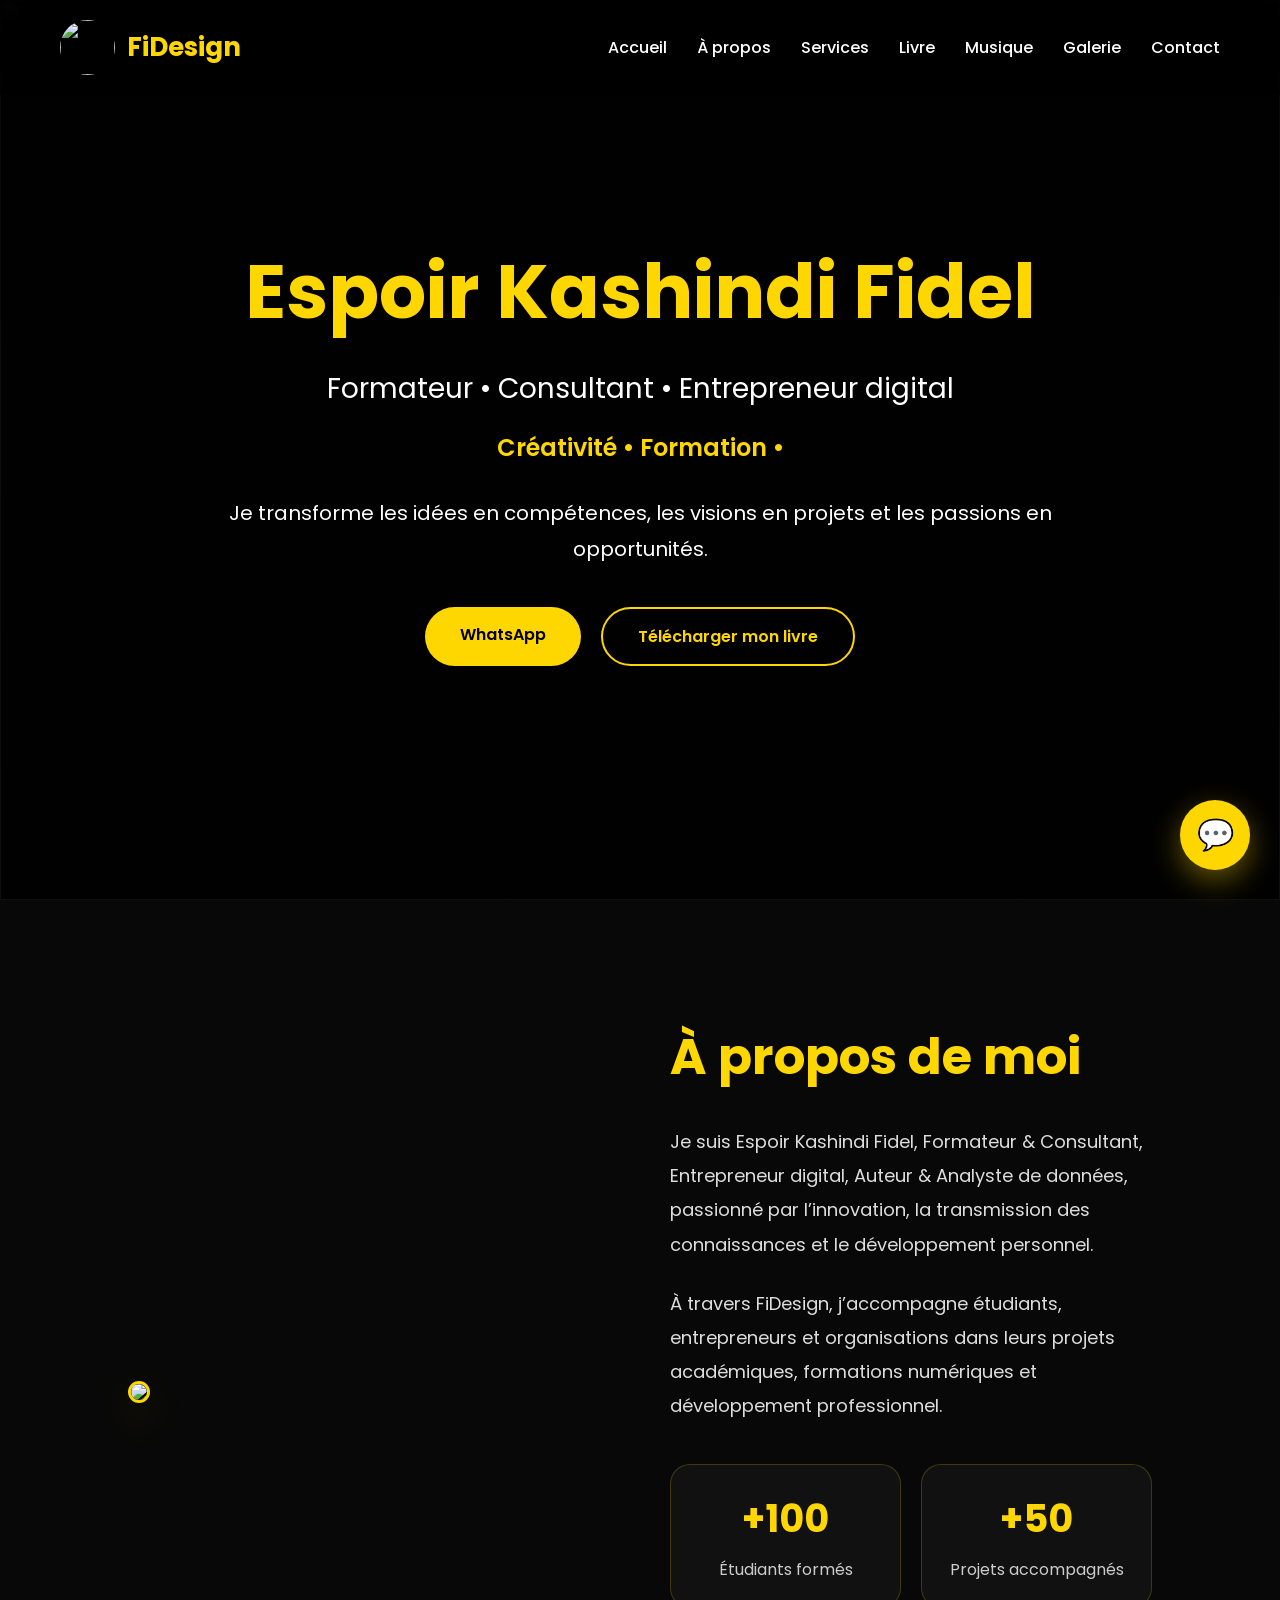
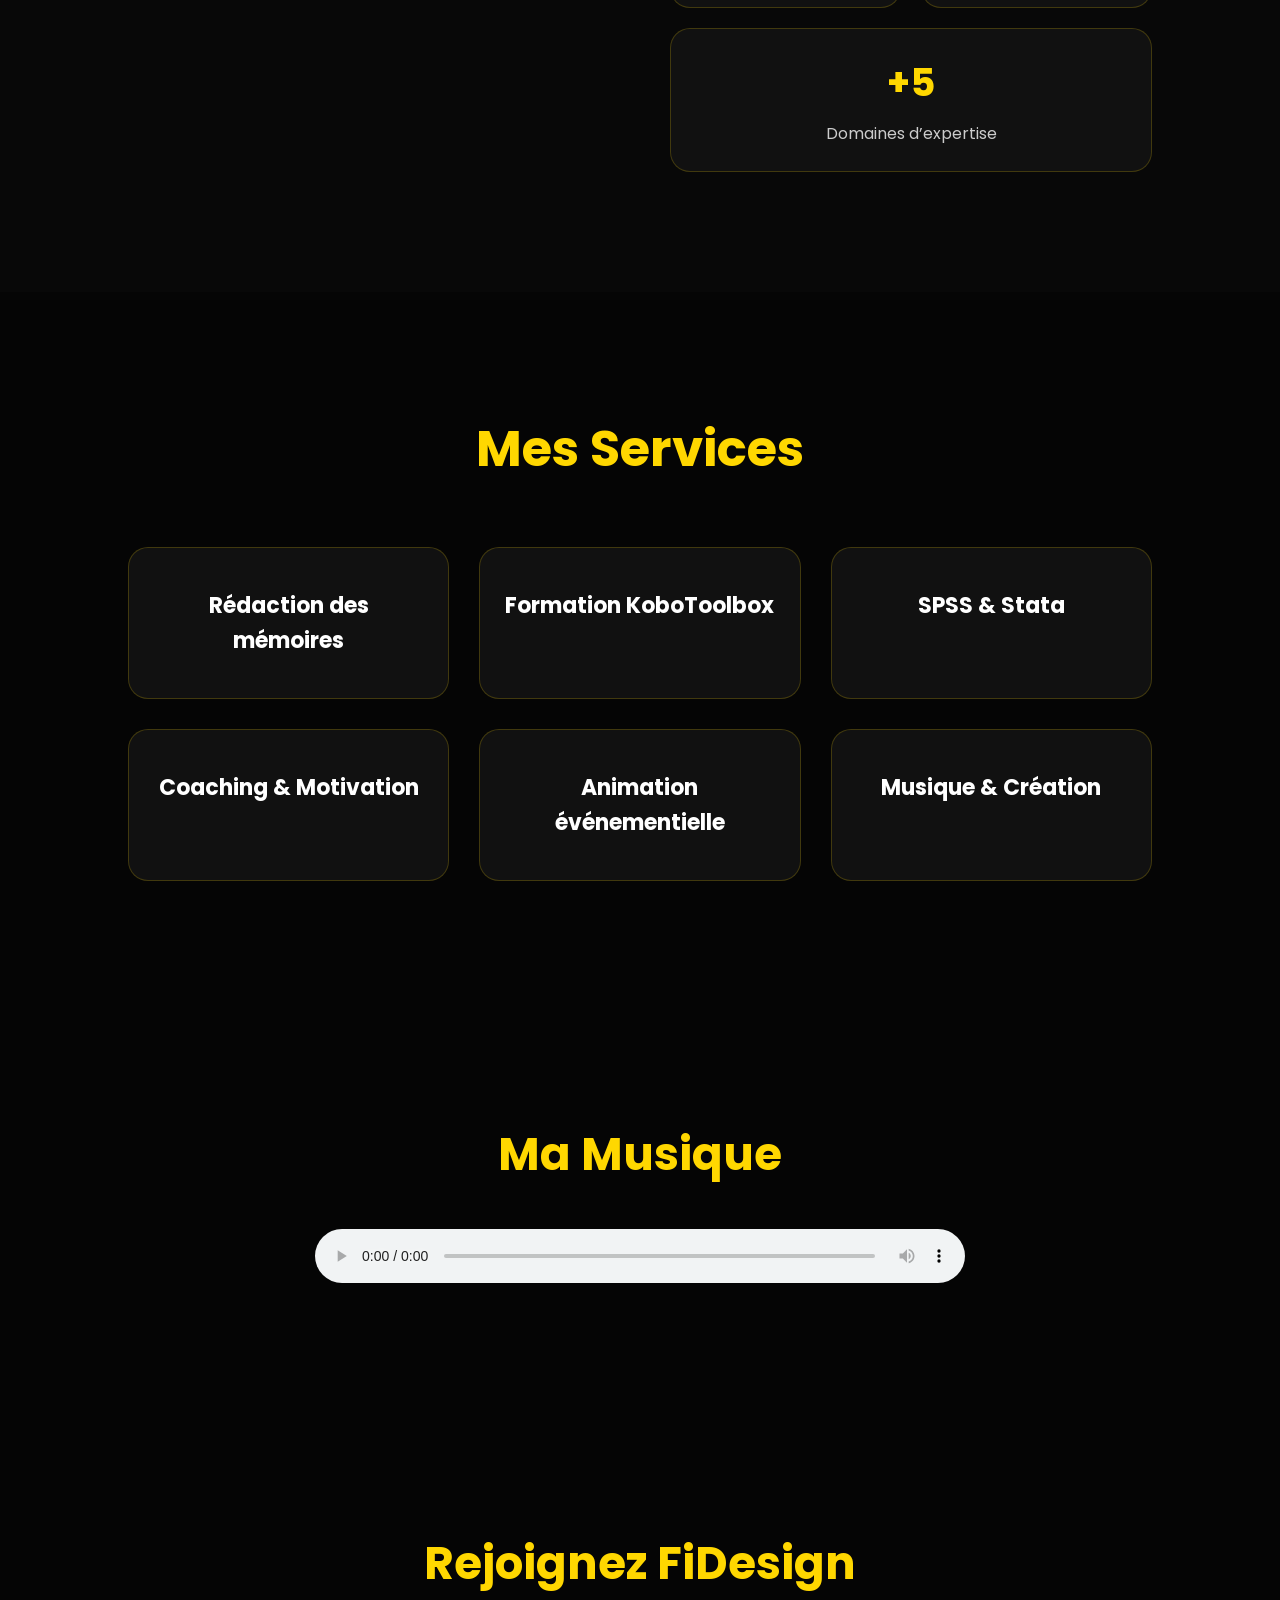
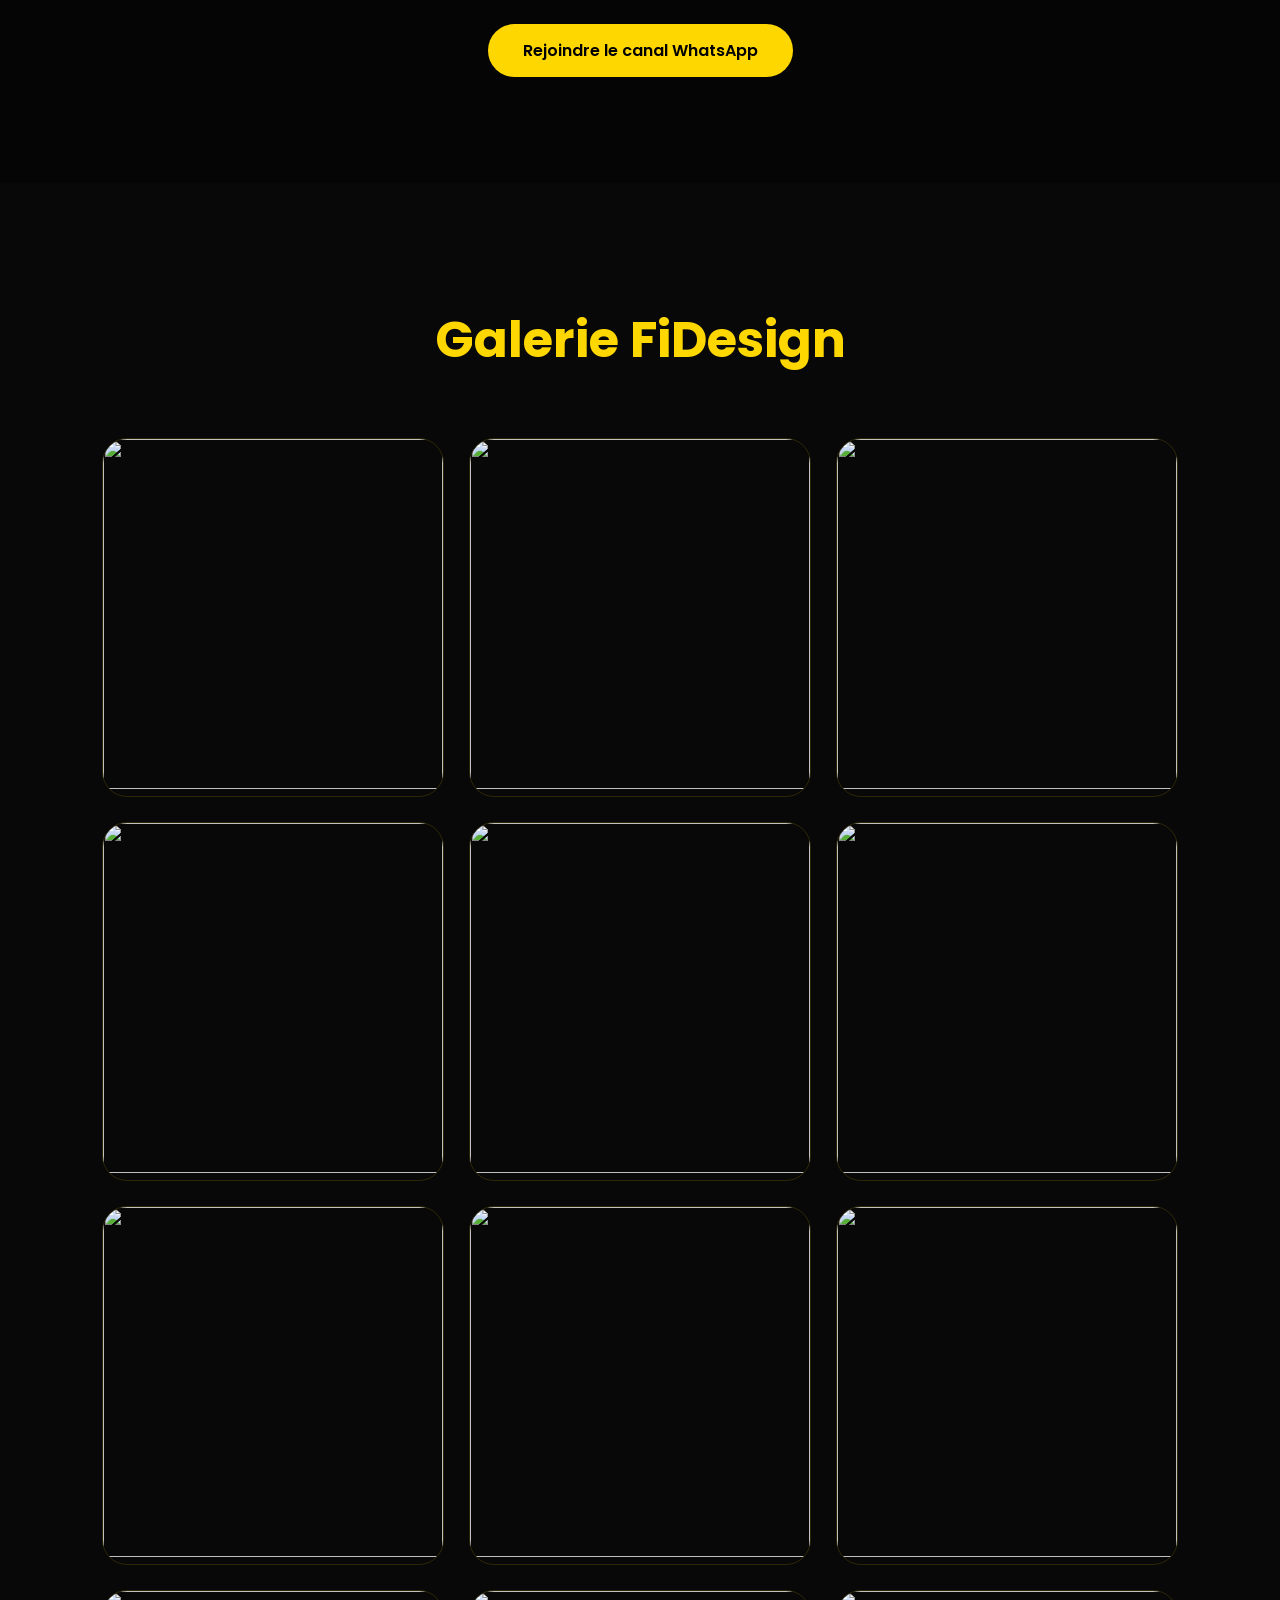
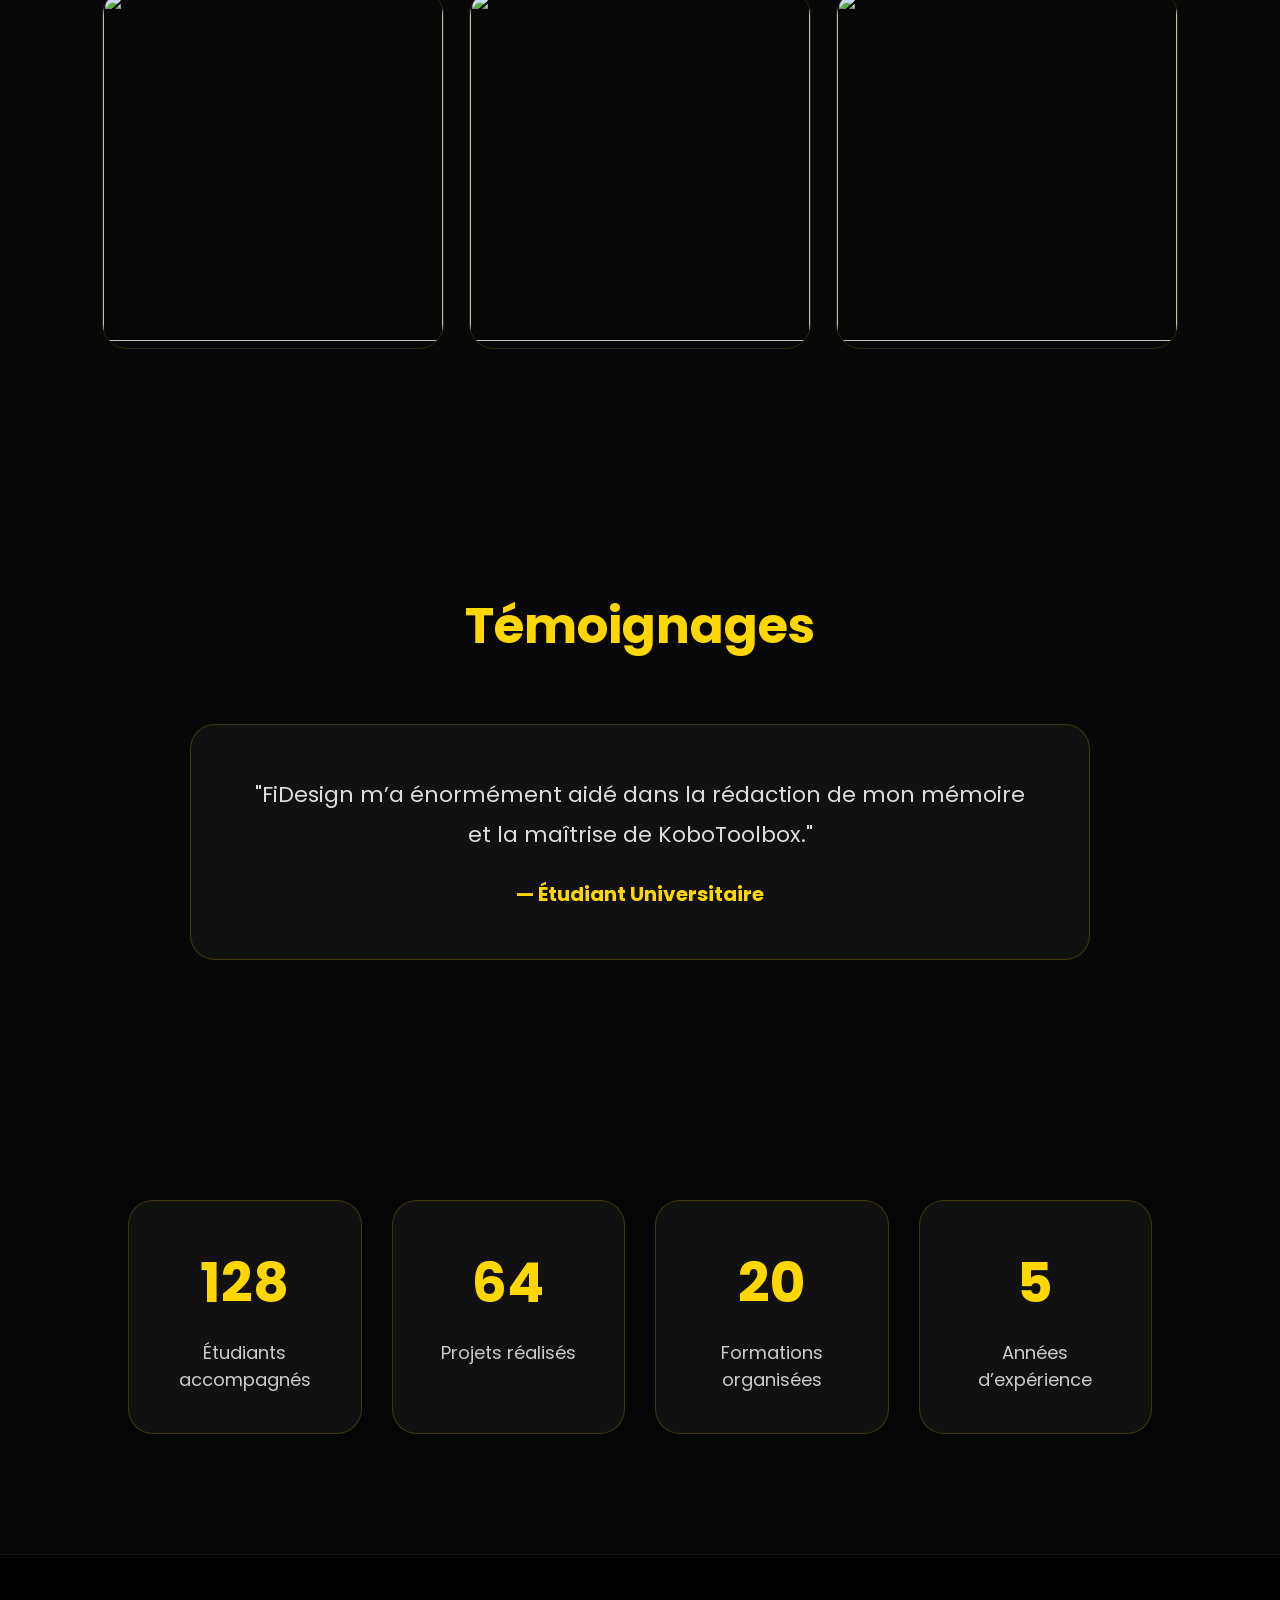
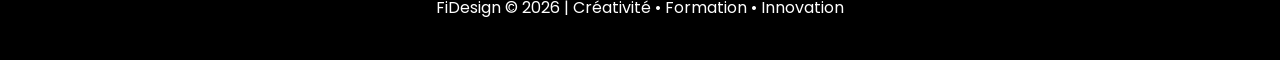
==== index.html @ 127d1c3f "Add files via upload" ====
<!DOCTYPE html>
<html lang="fr">

<head>

    <meta charset="UTF-8">
    <meta name="viewport" content="width=device-width, initial-scale=1.0">

    <title>FiDesign Premium</title>

    <link rel="stylesheet" href="css/style.css">

    <link href="https://fonts.googleapis.com/css2?family=Poppins:wght@300;400;500;700&display=swap" rel="stylesheet">

</head>

<body>

<!-- NAVBAR -->

<header class="navbar">

    <div class="logo">

        <img src="assets/images/LOGO-FiDesign.jpg">

        <span>FiDesign</span>

    </div>

    

<div class="menu-toggle" id="menu-toggle">
    ☰
</div>


<nav id="nav-menu">

        <ul>

            <li><a href="#">Accueil</a></li>
            <li><a href="#">À propos</a></li>
            <li><a href="#">Services</a></li>
            <li><a href="#">Livre</a></li>
            <li><a href="#">Musique</a></li>
            <li><a href="#">Galerie</a></li>
            <li><a href="#">Contact</a></li>

        </ul>

    </nav>

</header>



<!-- HERO -->

<section class="hero">

    <img class="hero-image"
    src="assets/images/PHOTO FIDEL1.png">

    <div class="overlay"></div>

    <div class="hero-content">

        <h1>Espoir Kashindi Fidel</h1>

        <h2>
            Formateur • Consultant • Entrepreneur digital
        </h2>

        <div class="typing-container">

            <span id="typing"></span>

        </div>

        <p>

            Je transforme les idées en compétences,
            les visions en projets et les passions en opportunités.

        </p>

        <div class="buttons">

            <a href="https://wa.me/243902551063"
            target="_blank"
            class="btn gold">

            WhatsApp

            </a>

            <a href="assets/books/Nous sommes ce que Dieu veut que nous soyons.pdf"
            target="_blank"
            class="btn dark">

            Télécharger mon livre

            </a>

        </div>

    </div>

</section>



<!-- ABOUT -->

<section class="about">

    <div class="about-container">

        <div class="about-image">

            <img src="assets/images/PHOTO FIDEL1.png">

        </div>

        <div class="about-content">

            <h2>À propos de moi</h2>

            <p>

                Je suis Espoir Kashindi Fidel,
                Formateur & Consultant,
                Entrepreneur digital,
                Auteur & Analyste de données,
                passionné par l’innovation,
                la transmission des connaissances
                et le développement personnel.

            </p>

            <p>

                À travers FiDesign,
                j’accompagne étudiants,
                entrepreneurs et organisations
                dans leurs projets académiques,
                formations numériques et développement professionnel.

            </p>

            <div class="stats">

                <div class="stat-box">

                    <h3>+100</h3>
                    <span>Étudiants formés</span>

                </div>

                <div class="stat-box">

                    <h3>+50</h3>
                    <span>Projets accompagnés</span>

                </div>

                <div class="stat-box">

                    <h3>+5</h3>
                    <span>Domaines d’expertise</span>

                </div>

            </div>

        </div>

    </div>

</section>



<!-- SERVICES -->

<section class="services">

    <h2>Mes Services</h2>

    <div class="service-grid">

        <div class="card">
            <h3>Rédaction des mémoires</h3>
        </div>

        <div class="card">
            <h3>Formation KoboToolbox</h3>
        </div>

        <div class="card">
            <h3>SPSS & Stata</h3>
        </div>

        <div class="card">
            <h3>Coaching & Motivation</h3>
        </div>

        <div class="card">
            <h3>Animation événementielle</h3>
        </div>

        <div class="card">
            <h3>Musique & Création</h3>
        </div>

    </div>

</section>



<!-- MUSIQUE -->

<section class="music">

    <h2>Ma Musique</h2>

    <audio controls>

        <source src="assets/music/Espoir Fidel-Héritage.aac">

    </audio>

</section>



<!-- WHATSAPP -->

<section class="whatsapp">

    <h2>Rejoignez FiDesign</h2>

    <a href="https://whatsapp.com/channel/0029Vb5NaHP6WaKrKnTrcW3Y"
    target="_blank"
    class="btn gold">

    Rejoindre le canal WhatsApp

    </a>

</section>





<!-- GALLERY -->

<section class="gallery">

    <h2>Galerie FiDesign</h2>

    <div class="gallery-grid">

        <div class="gallery-item">
            <img src="assets/images/PHOTO FIDEL1.png">
        </div>

        <div class="gallery-item">
            <img src="assets/images/PHOTO FIDEL2.png">
        </div>

        <div class="gallery-item">
            <img src="assets/images/PHOTO FIDEL3.png">
        </div>

        <div class="gallery-item">
            <img src="assets/images/DSC_0165.JPG">
        </div>

        <div class="gallery-item">
            <img src="assets/images/DSC_0167.JPG">
        </div>

        <div class="gallery-item">
            <img src="assets/images/DSC_0170.JPG">
        </div>

        <div class="gallery-item">
            <img src="assets/images/IMG_7310.jpeg">
        </div>

        <div class="gallery-item">
            <img src="assets/images/IMG_7306 (1).jpeg">
        </div>

        <div class="gallery-item">
            <img src="assets/images/IMG_20240703_140032.jpg">
        </div>

        <div class="gallery-item">
            <img src="assets/images/WhatsApp Image 2026-05-15 at 15.58.20.jpeg">
        </div>

        <div class="gallery-item">
            <img src="assets/images/PicsArt_12-06-07.06.16.jpg">
        </div>

        <div class="gallery-item">
            <img src="assets/images/Generated Image October 04, 2025 - 10_39AM.png">
        </div>

    </div>

</section>




<!-- TESTIMONIALS -->

<section class="testimonials">

    <h2>Témoignages</h2>

    <div class="testimonial-slider">

        <div class="testimonial active">

            <p>

                "FiDesign m’a énormément aidé dans
                la rédaction de mon mémoire et la
                maîtrise de KoboToolbox."

            </p>

            <h4>— Étudiant Universitaire</h4>

        </div>

        <div class="testimonial">

            <p>

                "Les formations SPSS et Stata sont
                très professionnelles et faciles
                à comprendre."

            </p>

            <h4>— Chercheur</h4>

        </div>

        <div class="testimonial">

            <p>

                "Excellent animateur et très bon
                motivateur. Merci FiDesign."

            </p>

            <h4>— Participant</h4>

        </div>

    </div>

</section>



<!-- COUNTERS -->

<section class="counters">

    <div class="counter-box">

        <h3 class="counter" data-target="150">0</h3>
        <span>Étudiants accompagnés</span>

    </div>

    <div class="counter-box">

        <h3 class="counter" data-target="80">0</h3>
        <span>Projets réalisés</span>

    </div>

    <div class="counter-box">

        <h3 class="counter" data-target="20">0</h3>
        <span>Formations organisées</span>

    </div>

    <div class="counter-box">

        <h3 class="counter" data-target="5">0</h3>
        <span>Années d’expérience</span>

    </div>

</section>


<!-- FOOTER -->

<footer>

    <p>

        FiDesign © 2026 |
        Créativité • Formation • Innovation

    </p>

</footer>



<script src="js/script.js"></script>



<!-- CHATBOT -->

<div class="chatbot-toggle" id="chatbot-toggle">

    💬

</div>

<div class="chatbot-container" id="chatbot-container">

    <div class="chatbot-header">

        FiDesign AI Assistant

    </div>

    <div class="chatbot-body" id="chatbot-body">

        <div class="bot-message">

            Bonjour 👋  
            Bienvenue chez FiDesign.  
            Comment puis-je vous aider ?

        </div>

    </div>

    <div class="chatbot-footer">

        <input
        type="text"
        id="chat-input"
        placeholder="Posez votre question...">

        <button id="send-btn">

            Envoyer

        </button>

    </div>

</div>


</body>

</html>
---- css/style.css ----
*{
    margin:0;
    padding:0;
    box-sizing:border-box;
}

html{
    scroll-behavior:smooth;
}

body{
    font-family:'Poppins', sans-serif;
    background:#050505;
    color:white;
    overflow-x:hidden;
}

/* NAVBAR */

.navbar{
    position:fixed;
    top:0;
    width:100%;
    display:flex;
    justify-content:space-between;
    align-items:center;
    padding:20px 60px;
    background:rgba(0,0,0,0.65);
    backdrop-filter:blur(12px);
    z-index:1000;
    transition:0.4s;
}

.logo{
    display:flex;
    align-items:center;
    gap:12px;
}

.logo img{
    width:55px;
    height:55px;
    border-radius:50%;
    object-fit:cover;
}

.logo span{
    font-size:26px;
    font-weight:700;
    color:#FFD700;
}

nav ul{
    display:flex;
    gap:30px;
    list-style:none;
}

nav ul li a{
    text-decoration:none;
    color:white;
    font-weight:500;
    transition:0.3s;
}

nav ul li a:hover{
    color:#FFD700;
}

/* HERO */

.hero{
    position:relative;
    height:100vh;
    display:flex;
    justify-content:center;
    align-items:center;
    text-align:center;
    overflow:hidden;
}

.hero-image{
    position:absolute;
    width:100%;
    height:100%;
    object-fit:cover;
    opacity:0.30;
}

.overlay{
    position:absolute;
    width:100%;
    height:100%;
    background:linear-gradient(
        to bottom,
        rgba(0,0,0,0.85),
        rgba(0,0,0,0.75)
    );
}

.hero-content{
    position:relative;
    z-index:10;
    max-width:900px;
    padding:20px;
    animation:fadeIn 2s ease;
}

.hero-content h1{
    font-size:75px;
    color:#FFD700;
    margin-bottom:20px;
}

.hero-content h2{
    font-size:28px;
    margin-bottom:20px;
    font-weight:400;
}

.typing-container{
    color:#FFD700;
    font-size:24px;
    margin-bottom:25px;
    min-height:40px;
    font-weight:600;
}

.hero-content p{
    font-size:20px;
    line-height:1.8;
    margin-bottom:40px;
}

/* BUTTONS */

.buttons{
    display:flex;
    justify-content:center;
    gap:20px;
    flex-wrap:wrap;
}

.btn{
    padding:15px 35px;
    border-radius:50px;
    text-decoration:none;
    transition:0.4s;
    font-weight:600;
}

.gold{
    background:#FFD700;
    color:black;
}

.gold:hover{
    background:white;
    transform:translateY(-5px);
}

.dark{
    border:2px solid #FFD700;
    color:#FFD700;
}

.dark:hover{
    background:#FFD700;
    color:black;
}

/* ABOUT */

.about{
    padding:120px 10%;
    background:#080808;
}

.about-container{
    display:flex;
    align-items:center;
    gap:60px;
    flex-wrap:wrap;
}

.about-image{
    flex:1;
    min-width:300px;
}

.about-image img{
    width:100%;
    border-radius:30px;
    border:3px solid #FFD700;
    box-shadow:0 15px 40px rgba(255,215,0,0.15);
}

.about-content{
    flex:1;
    min-width:300px;
}

.about-content h2{
    font-size:50px;
    color:#FFD700;
    margin-bottom:30px;
}

.about-content p{
    font-size:18px;
    line-height:1.9;
    margin-bottom:25px;
    color:#ddd;
}

/* STATS */

.stats{
    display:flex;
    gap:20px;
    flex-wrap:wrap;
    margin-top:40px;
}

.stat-box{
    background:#111;
    padding:25px;
    border-radius:20px;
    flex:1;
    min-width:180px;
    text-align:center;
    border:1px solid rgba(255,215,0,0.2);
    transition:0.4s;
}

.stat-box:hover{
    transform:translateY(-10px);
    border-color:#FFD700;
    box-shadow:0 15px 35px rgba(255,215,0,0.15);
}

.stat-box h3{
    font-size:38px;
    color:#FFD700;
    margin-bottom:10px;
}

.stat-box span{
    color:#ccc;
}

/* SERVICES */

.services{
    padding:120px 10%;
    text-align:center;
}

.services h2{
    font-size:50px;
    margin-bottom:60px;
    color:#FFD700;
}

.service-grid{
    display:grid;
    grid-template-columns:repeat(auto-fit,minmax(250px,1fr));
    gap:30px;
}

.card{
    background:#111;
    padding:40px 25px;
    border-radius:20px;
    transition:0.5s;
    border:1px solid rgba(255,215,0,0.2);
    opacity:0;
    transform:translateY(50px);
}

.card.show{
    opacity:1;
    transform:translateY(0);
}

.card:hover{
    transform:translateY(-10px);
    border-color:#FFD700;
    box-shadow:0 15px 35px rgba(255,215,0,0.2);
}

.card h3{
    font-size:22px;
    line-height:1.6;
}

/* MUSIC */

.music{
    padding:120px 10%;
    text-align:center;
}

.music h2{
    font-size:45px;
    color:#FFD700;
    margin-bottom:40px;
}

audio{
    width:100%;
    max-width:650px;
}

/* WHATSAPP */

.whatsapp{
    padding:120px 10%;
    text-align:center;
}

.whatsapp h2{
    font-size:45px;
    color:#FFD700;
    margin-bottom:40px;
}

/* FOOTER */

footer{
    padding:40px;
    text-align:center;
    background:#000;
    border-top:1px solid rgba(255,255,255,0.1);
}

/* ANIMATIONS */

@keyframes fadeIn{

    from{
        opacity:0;
        transform:translateY(40px);
    }

    to{
        opacity:1;
        transform:translateY(0);
    }

}

/* RESPONSIVE */

@media(max-width:900px){

    .navbar{
        flex-direction:column;
        gap:20px;
        padding:20px;
    }

    nav ul{
        flex-wrap:wrap;
        justify-content:center;
    }

    .hero-content h1{
        font-size:45px;
    }

    .hero-content h2{
        font-size:22px;
    }

    .hero-content p{
        font-size:18px;
    }

    .about-content h2,
    .services h2,
    .music h2,
    .whatsapp h2{
        font-size:35px;
    }

}



/* GALLERY */

.gallery{
    padding:120px 8%;
    background:#080808;
    text-align:center;
}

.gallery h2{
    font-size:50px;
    color:#FFD700;
    margin-bottom:60px;
}

.gallery-grid{
    display:grid;
    grid-template-columns:repeat(auto-fit,minmax(280px,1fr));
    gap:25px;
}

.gallery-item{
    position:relative;
    overflow:hidden;
    border-radius:25px;
    cursor:pointer;
    border:1px solid rgba(255,215,0,0.15);
    transition:0.5s;
}

.gallery-item img{
    width:100%;
    height:350px;
    object-fit:cover;
    transition:0.7s;
}

.gallery-item:hover img{
    transform:scale(1.1);
}

.gallery-item:hover{
    border-color:#FFD700;
    box-shadow:0 15px 40px rgba(255,215,0,0.2);
}

/* LIGHTBOX */

.lightbox{
    position:fixed;
    top:0;
    left:0;
    width:100%;
    height:100%;
    background:rgba(0,0,0,0.95);
    display:flex;
    justify-content:center;
    align-items:center;
    z-index:9999;
    opacity:0;
    pointer-events:none;
    transition:0.5s;
}

.lightbox.active{
    opacity:1;
    pointer-events:auto;
}

.lightbox img{
    max-width:90%;
    max-height:90%;
    border-radius:20px;
    border:3px solid #FFD700;
}



/* TESTIMONIALS */

.testimonials{
    padding:120px 10%;
    background:#080808;
    text-align:center;
}

.testimonials h2{
    font-size:50px;
    color:#FFD700;
    margin-bottom:60px;
}

.testimonial-slider{
    position:relative;
    max-width:900px;
    margin:auto;
}

.testimonial{
    display:none;
    background:#111;
    padding:50px;
    border-radius:25px;
    border:1px solid rgba(255,215,0,0.2);
    animation:fadeIn 1s ease;
}

.testimonial.active{
    display:block;
}

.testimonial p{
    font-size:22px;
    line-height:1.8;
    color:#ddd;
    margin-bottom:25px;
}

.testimonial h4{
    color:#FFD700;
    font-size:20px;
}

/* COUNTERS */

.counters{
    padding:120px 10%;
    display:grid;
    grid-template-columns:repeat(auto-fit,minmax(220px,1fr));
    gap:30px;
    background:#050505;
}

.counter-box{
    background:#111;
    padding:40px;
    border-radius:25px;
    text-align:center;
    border:1px solid rgba(255,215,0,0.2);
    transition:0.4s;
}

.counter-box:hover{
    transform:translateY(-10px);
    border-color:#FFD700;
    box-shadow:0 15px 35px rgba(255,215,0,0.2);
}

.counter{
    font-size:55px;
    color:#FFD700;
    margin-bottom:15px;
}

.counter-box span{
    color:#ccc;
    font-size:18px;
}



/* MOBILE MENU */

.menu-toggle{
    display:none;
    font-size:35px;
    color:#FFD700;
    cursor:pointer;
}

/* RESPONSIVE MOBILE */

@media(max-width:900px){

    .menu-toggle{
        display:block;
    }

    nav{
        position:absolute;
        top:100px;
        right:-100%;
        width:280px;
        background:#111;
        padding:30px;
        border-radius:20px;
        transition:0.5s;
        box-shadow:0 15px 35px rgba(0,0,0,0.5);
    }

    nav.active{
        right:20px;
    }

    nav ul{
        flex-direction:column;
        gap:25px;
    }

}



/* CHATBOT */

.chatbot-toggle{
    position:fixed;
    bottom:30px;
    right:30px;
    width:70px;
    height:70px;
    background:#FFD700;
    color:black;
    border-radius:50%;
    display:flex;
    justify-content:center;
    align-items:center;
    font-size:30px;
    cursor:pointer;
    z-index:9999;
    box-shadow:0 10px 30px rgba(255,215,0,0.4);
    transition:0.4s;
}

.chatbot-toggle:hover{
    transform:scale(1.1);
}

.chatbot-container{
    position:fixed;
    bottom:120px;
    right:30px;
    width:350px;
    max-height:500px;
    background:#111;
    border-radius:25px;
    overflow:hidden;
    display:none;
    flex-direction:column;
    z-index:9999;
    border:1px solid rgba(255,215,0,0.3);
    box-shadow:0 15px 40px rgba(0,0,0,0.5);
}

.chatbot-header{
    background:#FFD700;
    color:black;
    padding:18px;
    font-weight:700;
    text-align:center;
}

.chatbot-body{
    padding:20px;
    height:320px;
    overflow-y:auto;
    display:flex;
    flex-direction:column;
    gap:15px;
}

.bot-message,
.user-message{
    padding:15px;
    border-radius:15px;
    max-width:85%;
    line-height:1.5;
}

.bot-message{
    background:#222;
    color:white;
    align-self:flex-start;
}

.user-message{
    background:#FFD700;
    color:black;
    align-self:flex-end;
}

.chatbot-footer{
    display:flex;
    border-top:1px solid rgba(255,255,255,0.1);
}

.chatbot-footer input{
    flex:1;
    padding:15px;
    border:none;
    outline:none;
    background:#181818;
    color:white;
}

.chatbot-footer button{
    background:#FFD700;
    color:black;
    border:none;
    padding:15px 20px;
    cursor:pointer;
    font-weight:600;
}
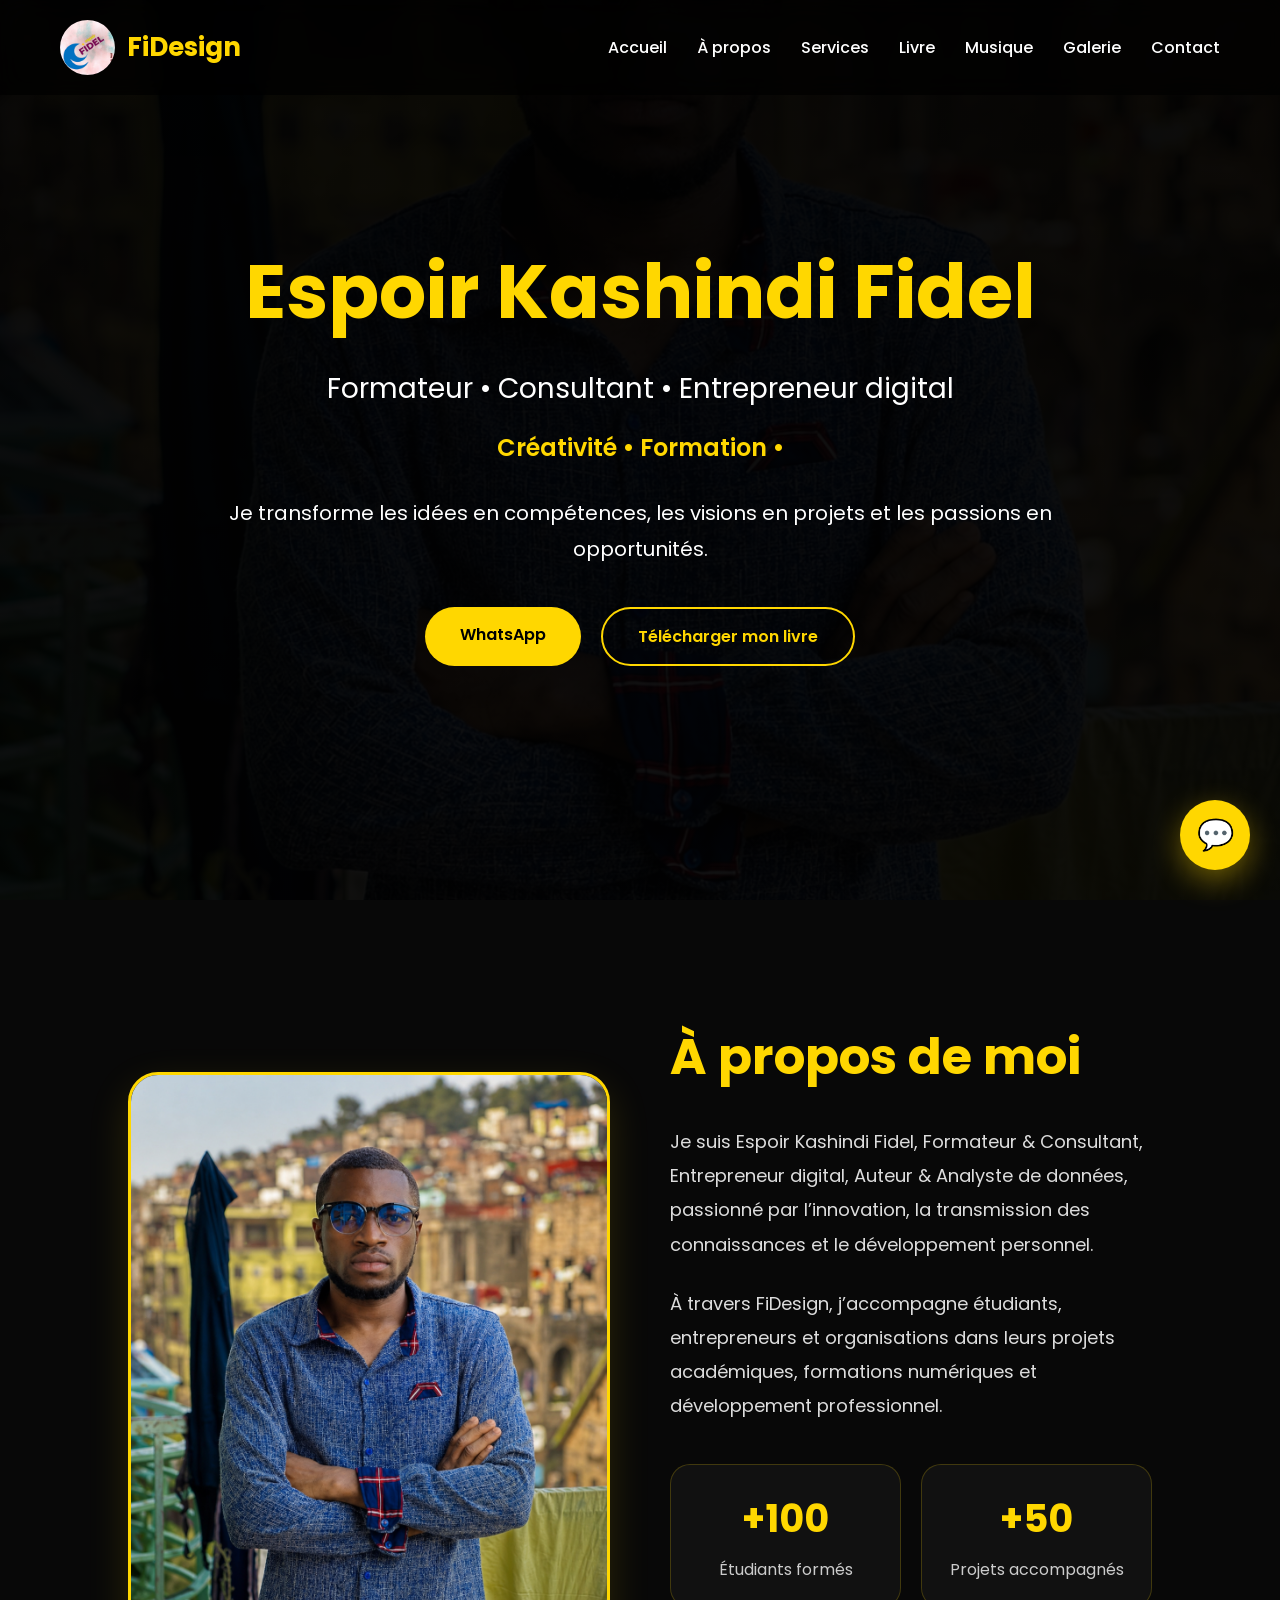
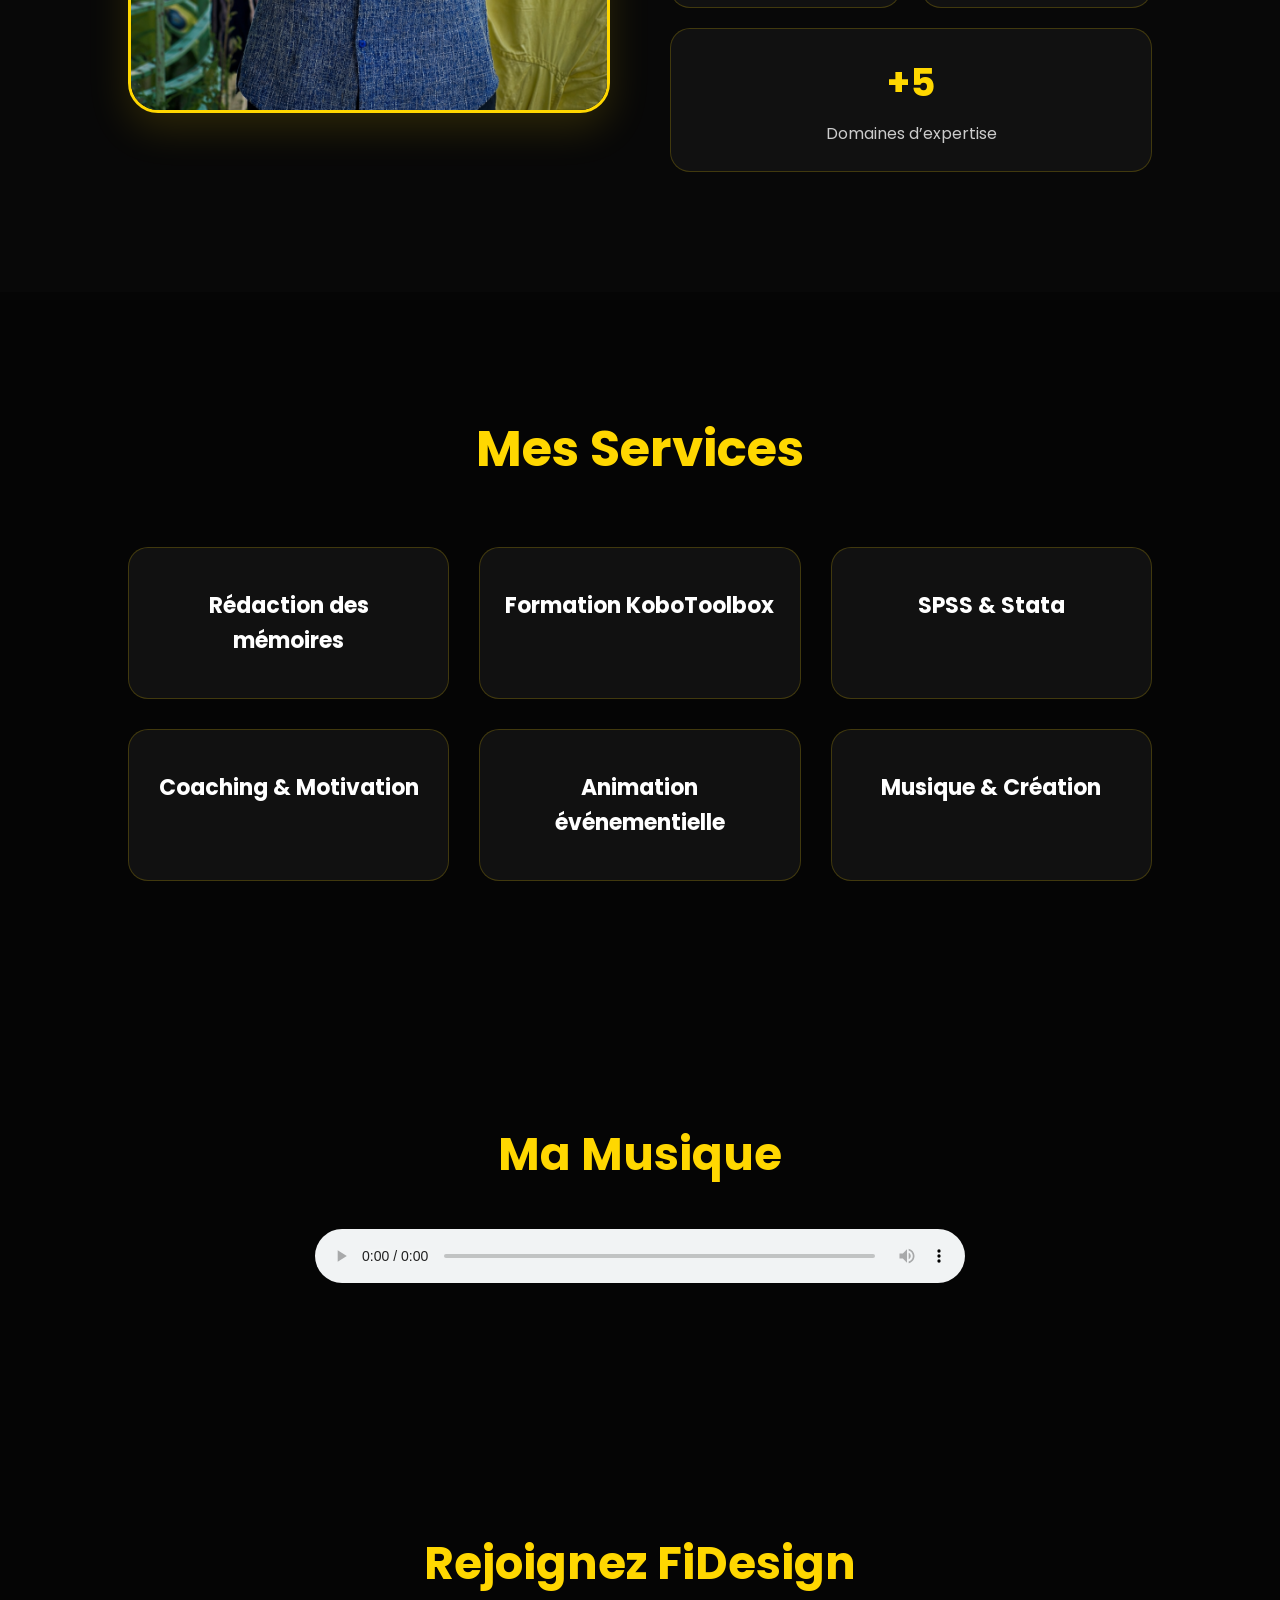
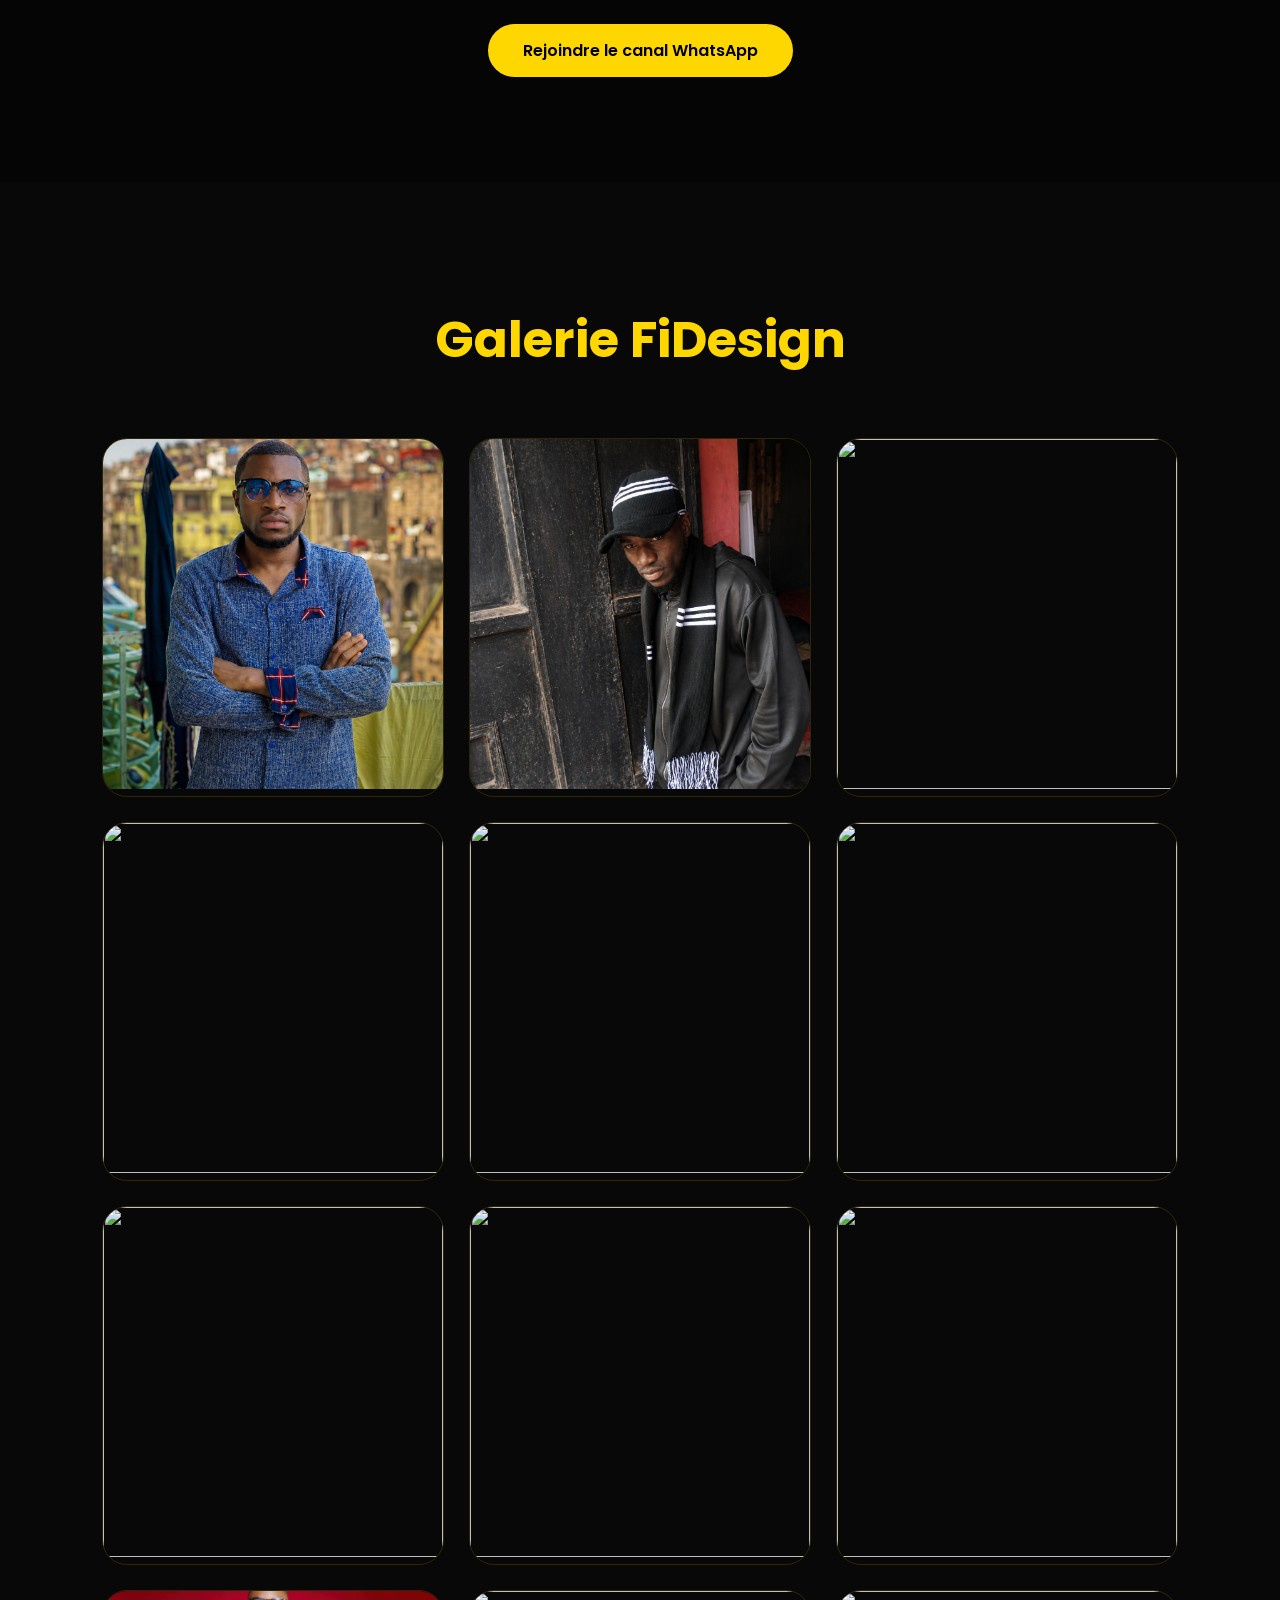
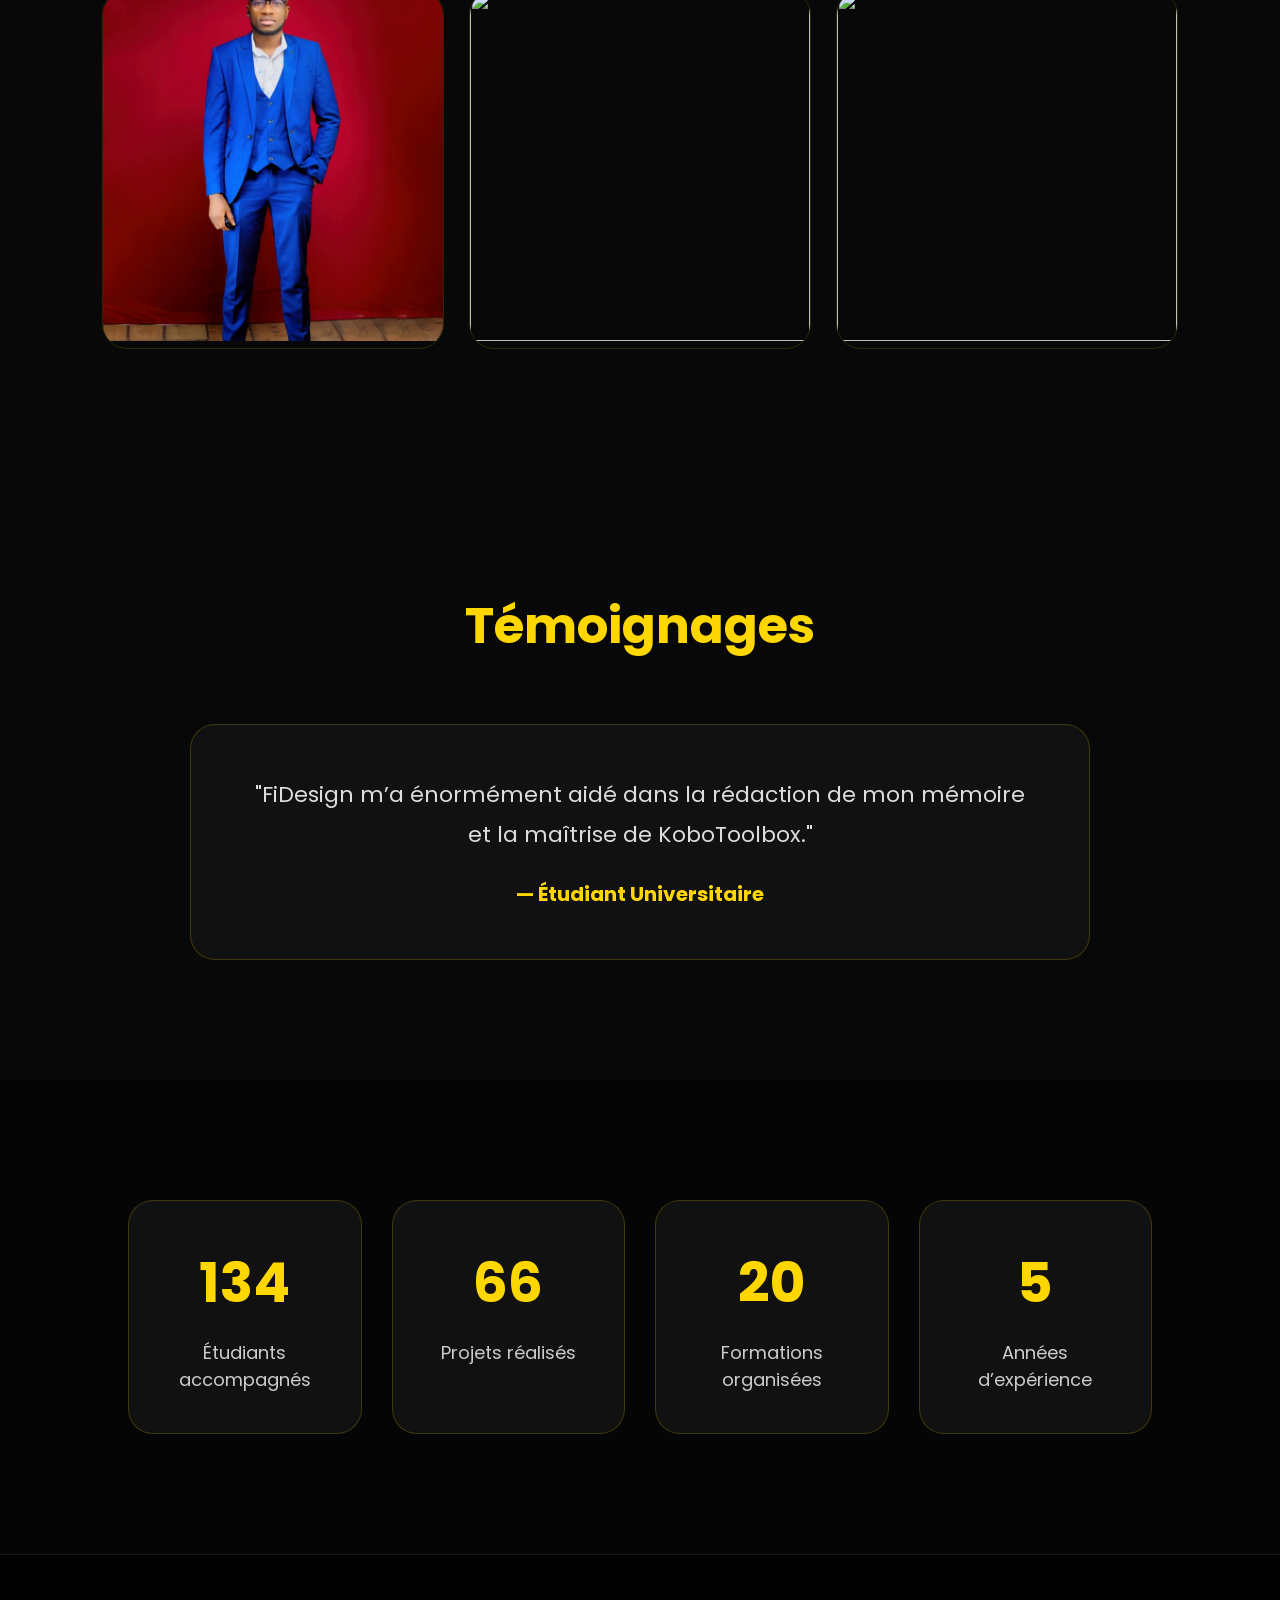
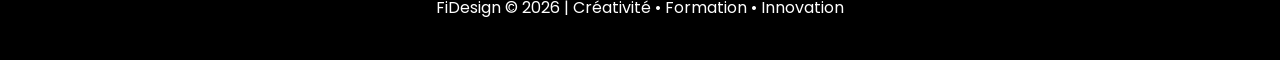
==== commit ab93f6f9: "Transformation FiDesign en application PWA" ====
--- a/index.html
+++ b/index.html
@@ -3,7 +3,9 @@
 <html lang="fr">
 
 <head>
-
+    
+    <link rel="manifest" href="manifest.json">
+    
     <meta charset="UTF-8">
     <meta name="viewport" content="width=device-width, initial-scale=1.0">
 
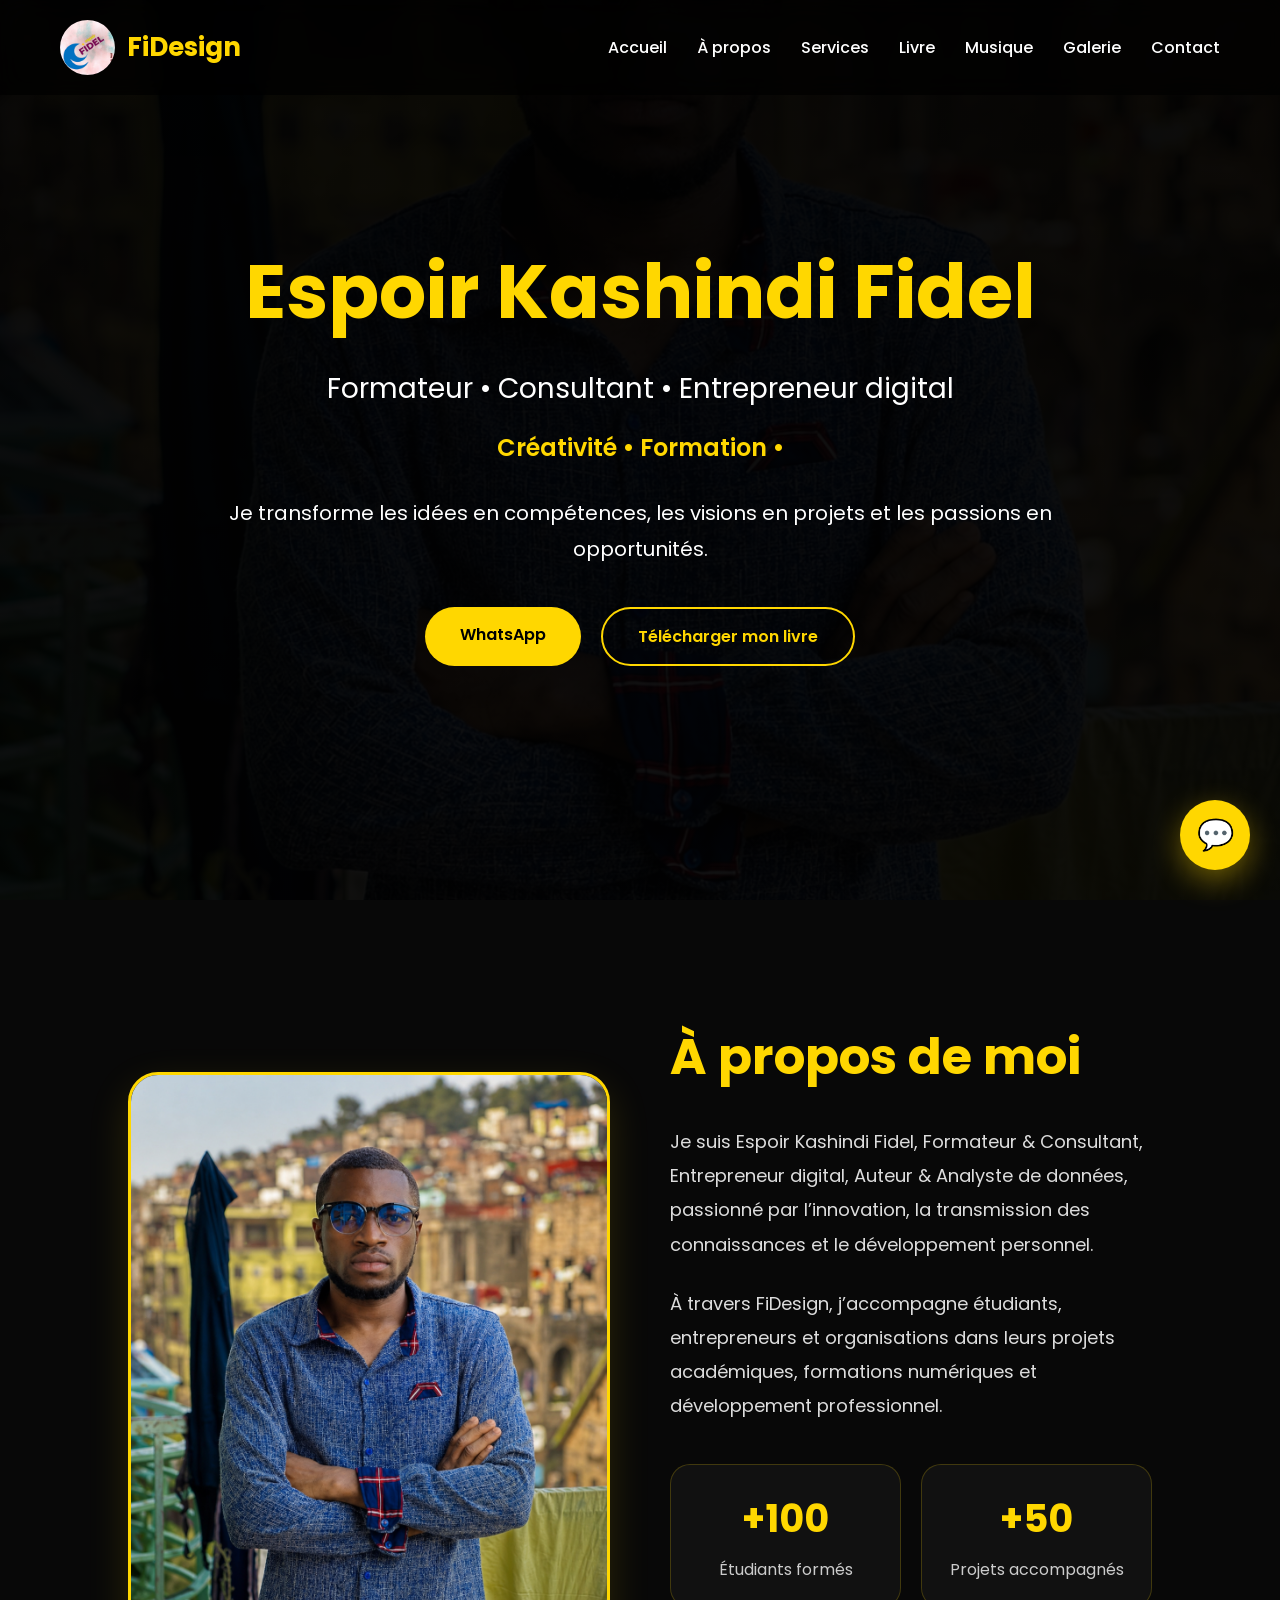
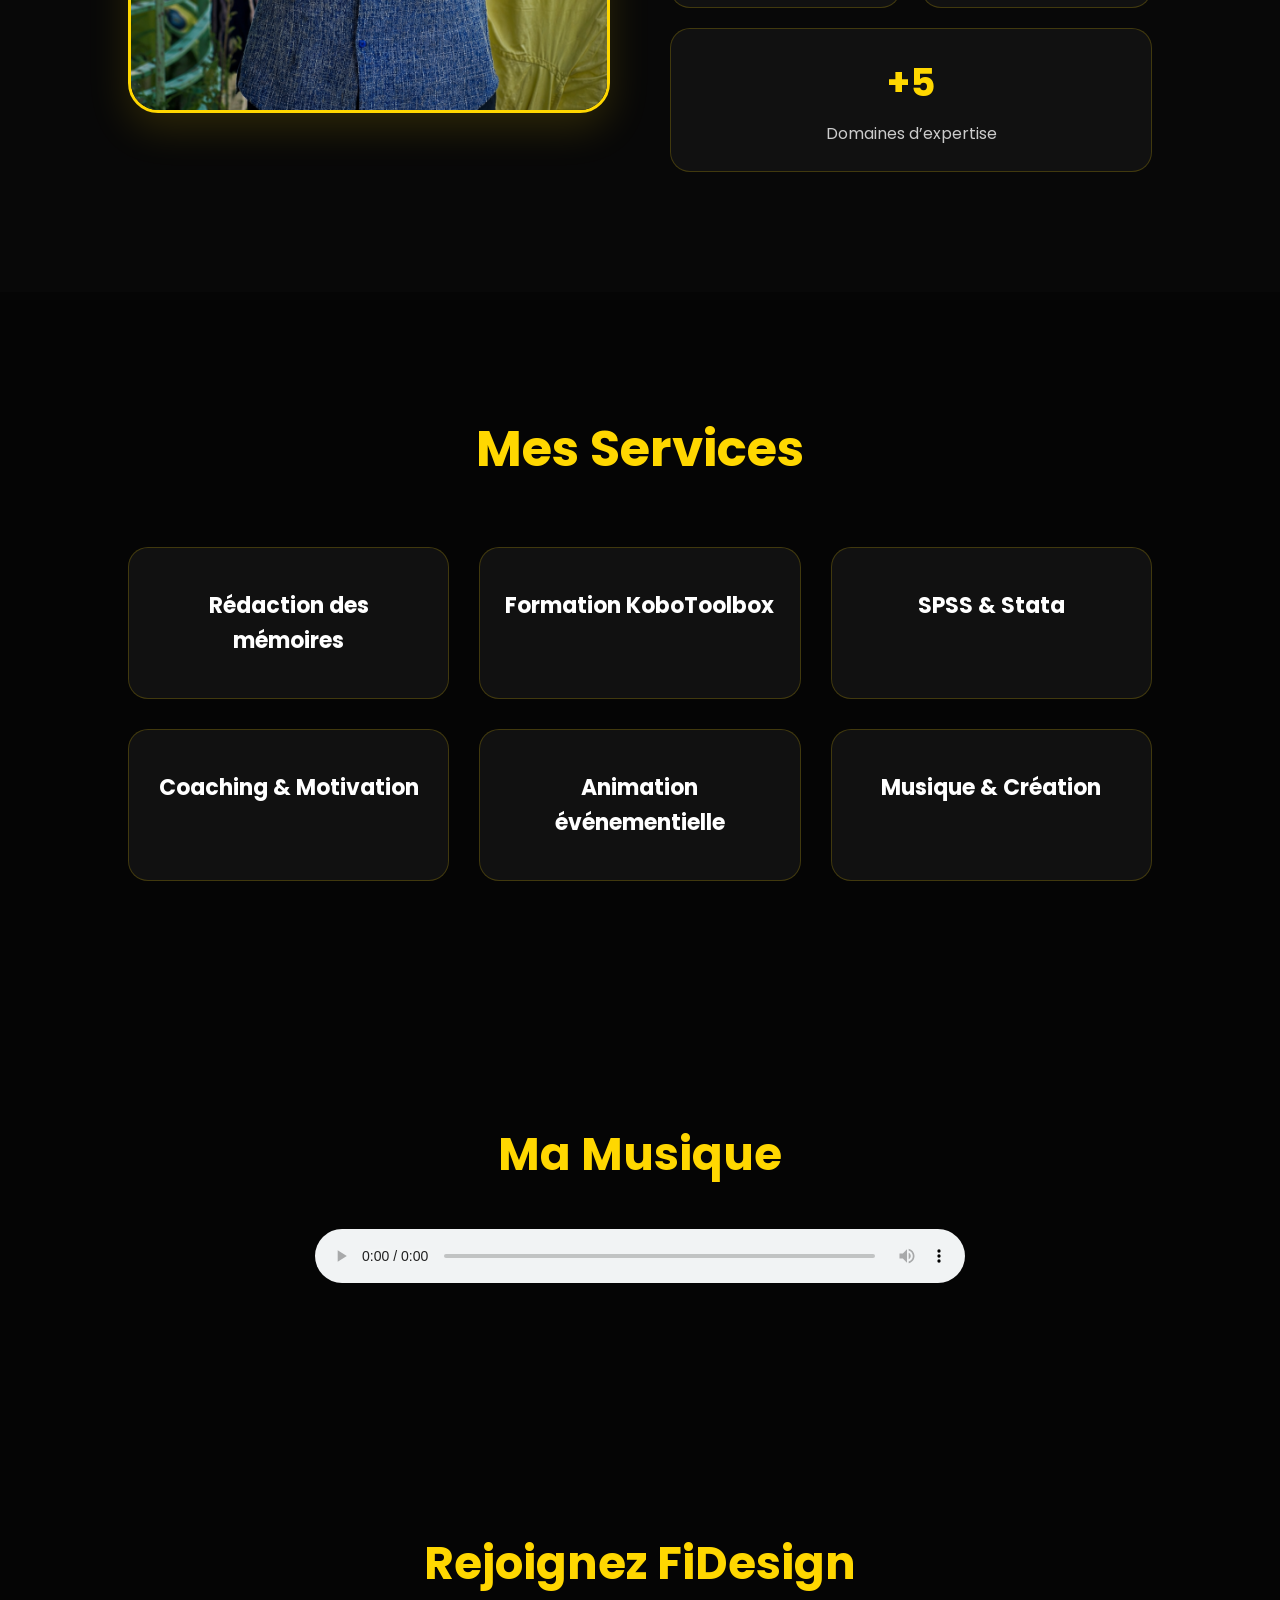
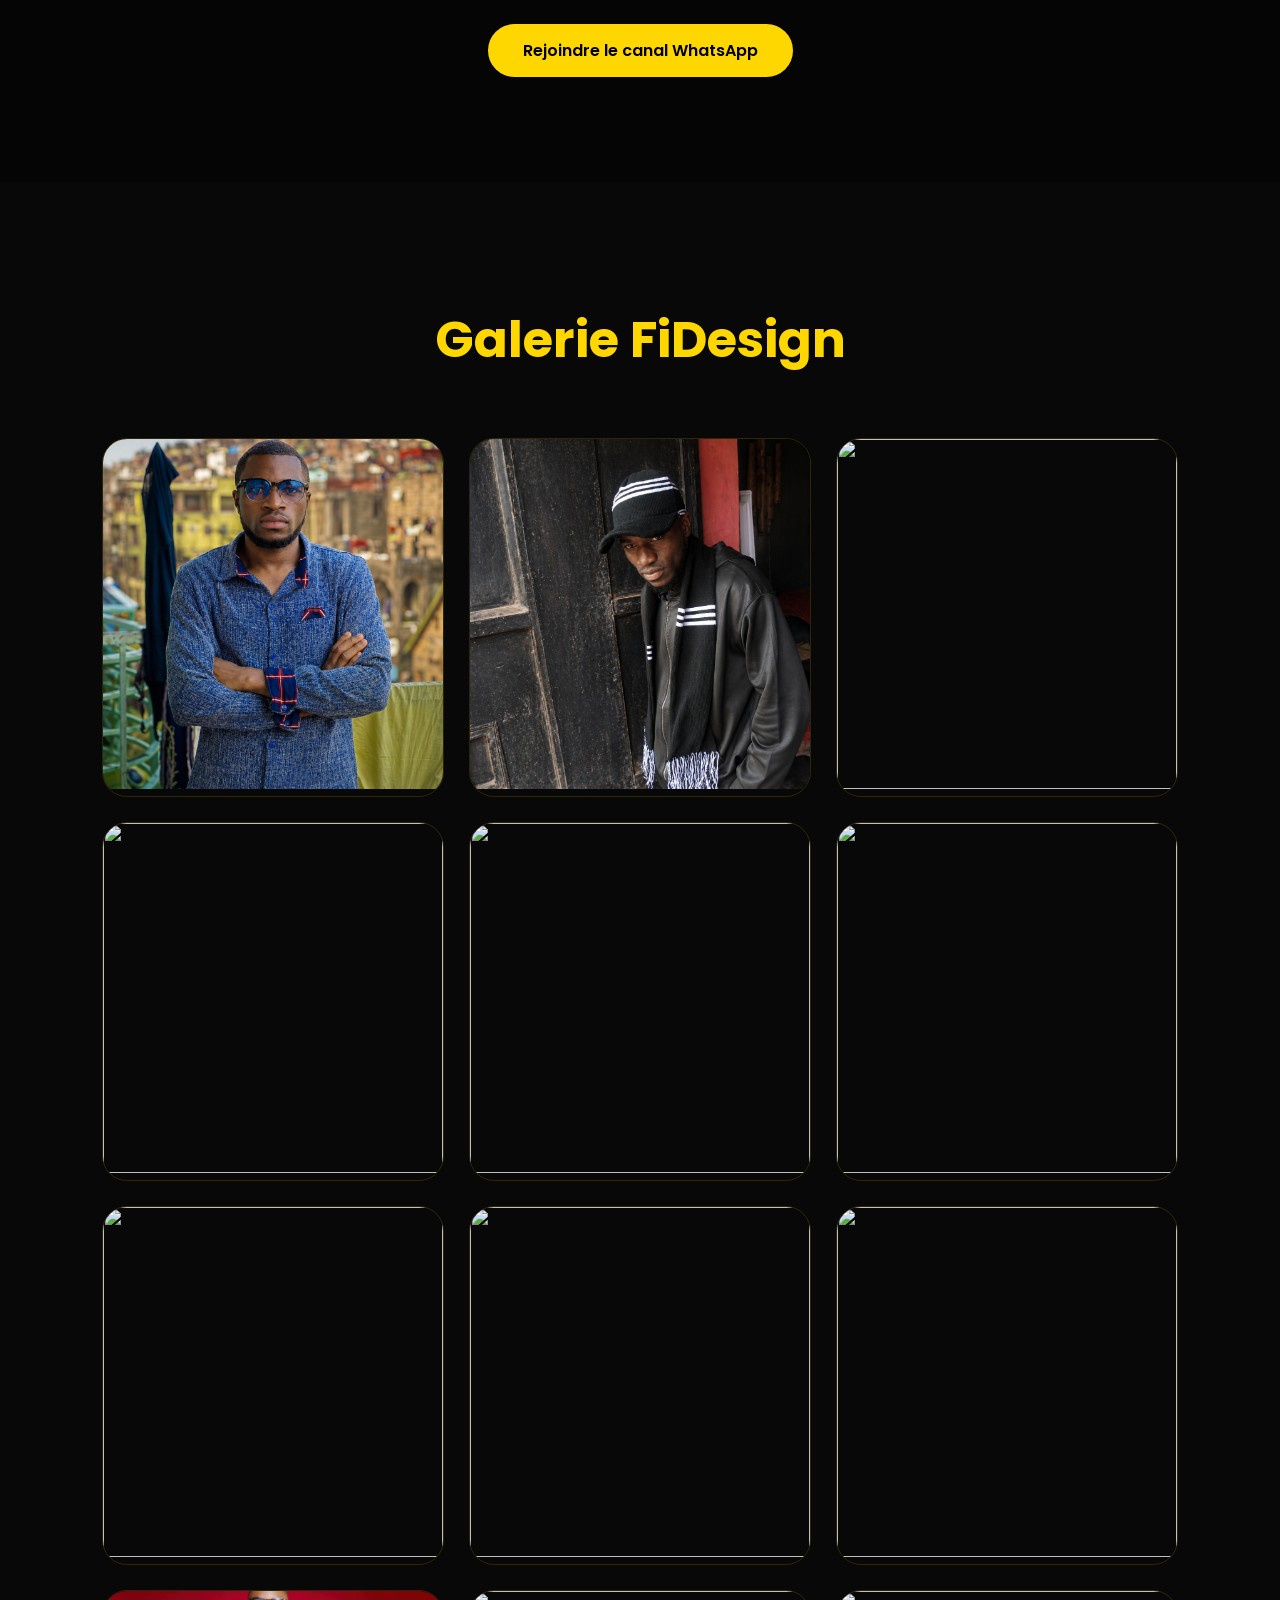
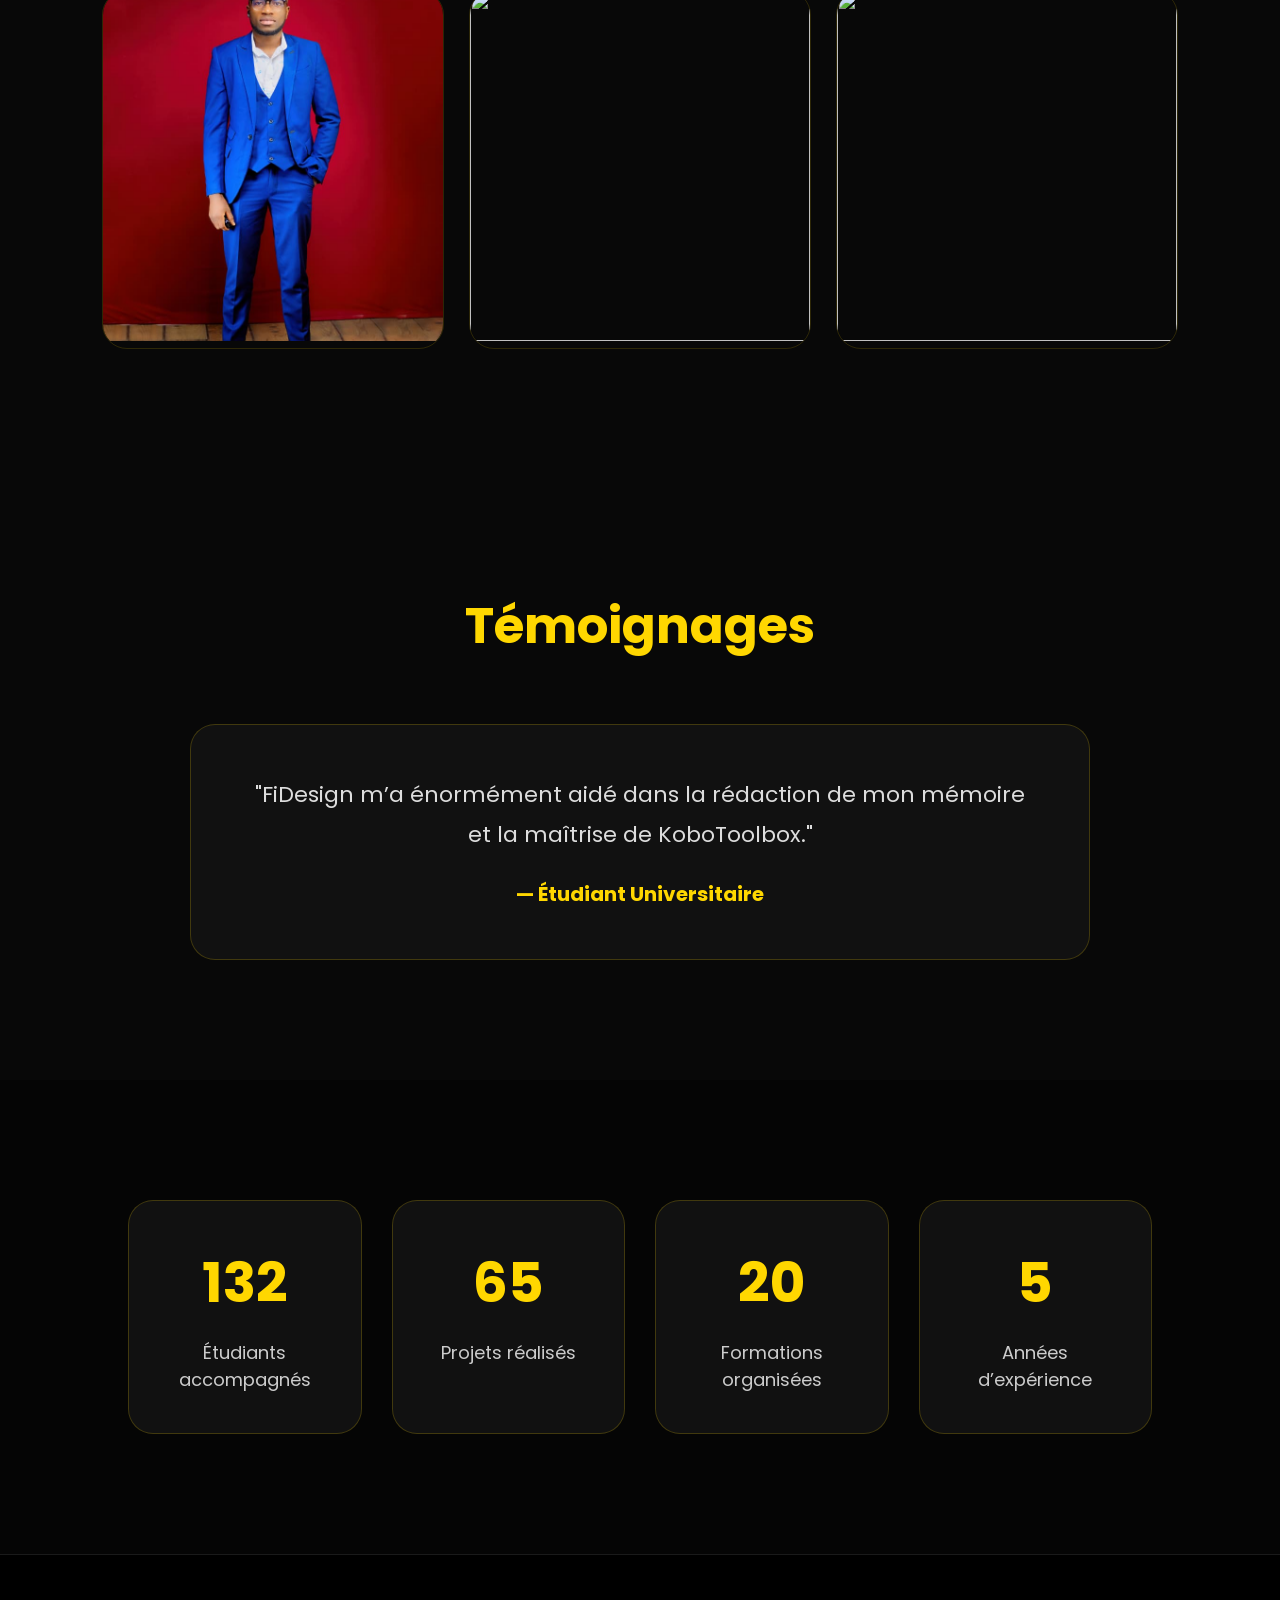
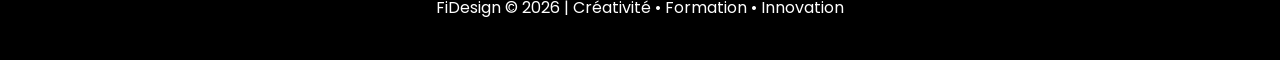
==== commit 4d63185d: "Transformation FiDesign en application PWA" ====
--- a/index.html
+++ b/index.html
@@ -475,7 +475,26 @@
     </div>
 
 </div>
-
+    
+<script>
+
+if("serviceWorker" in navigator){
+
+navigator.serviceWorker.register(
+"service-worker.js"
+)
+
+.then(()=>{
+
+console.log(
+"Service Worker enregistré 🚀"
+);
+
+});
+
+}
+
+</script>
 
 </body>
 
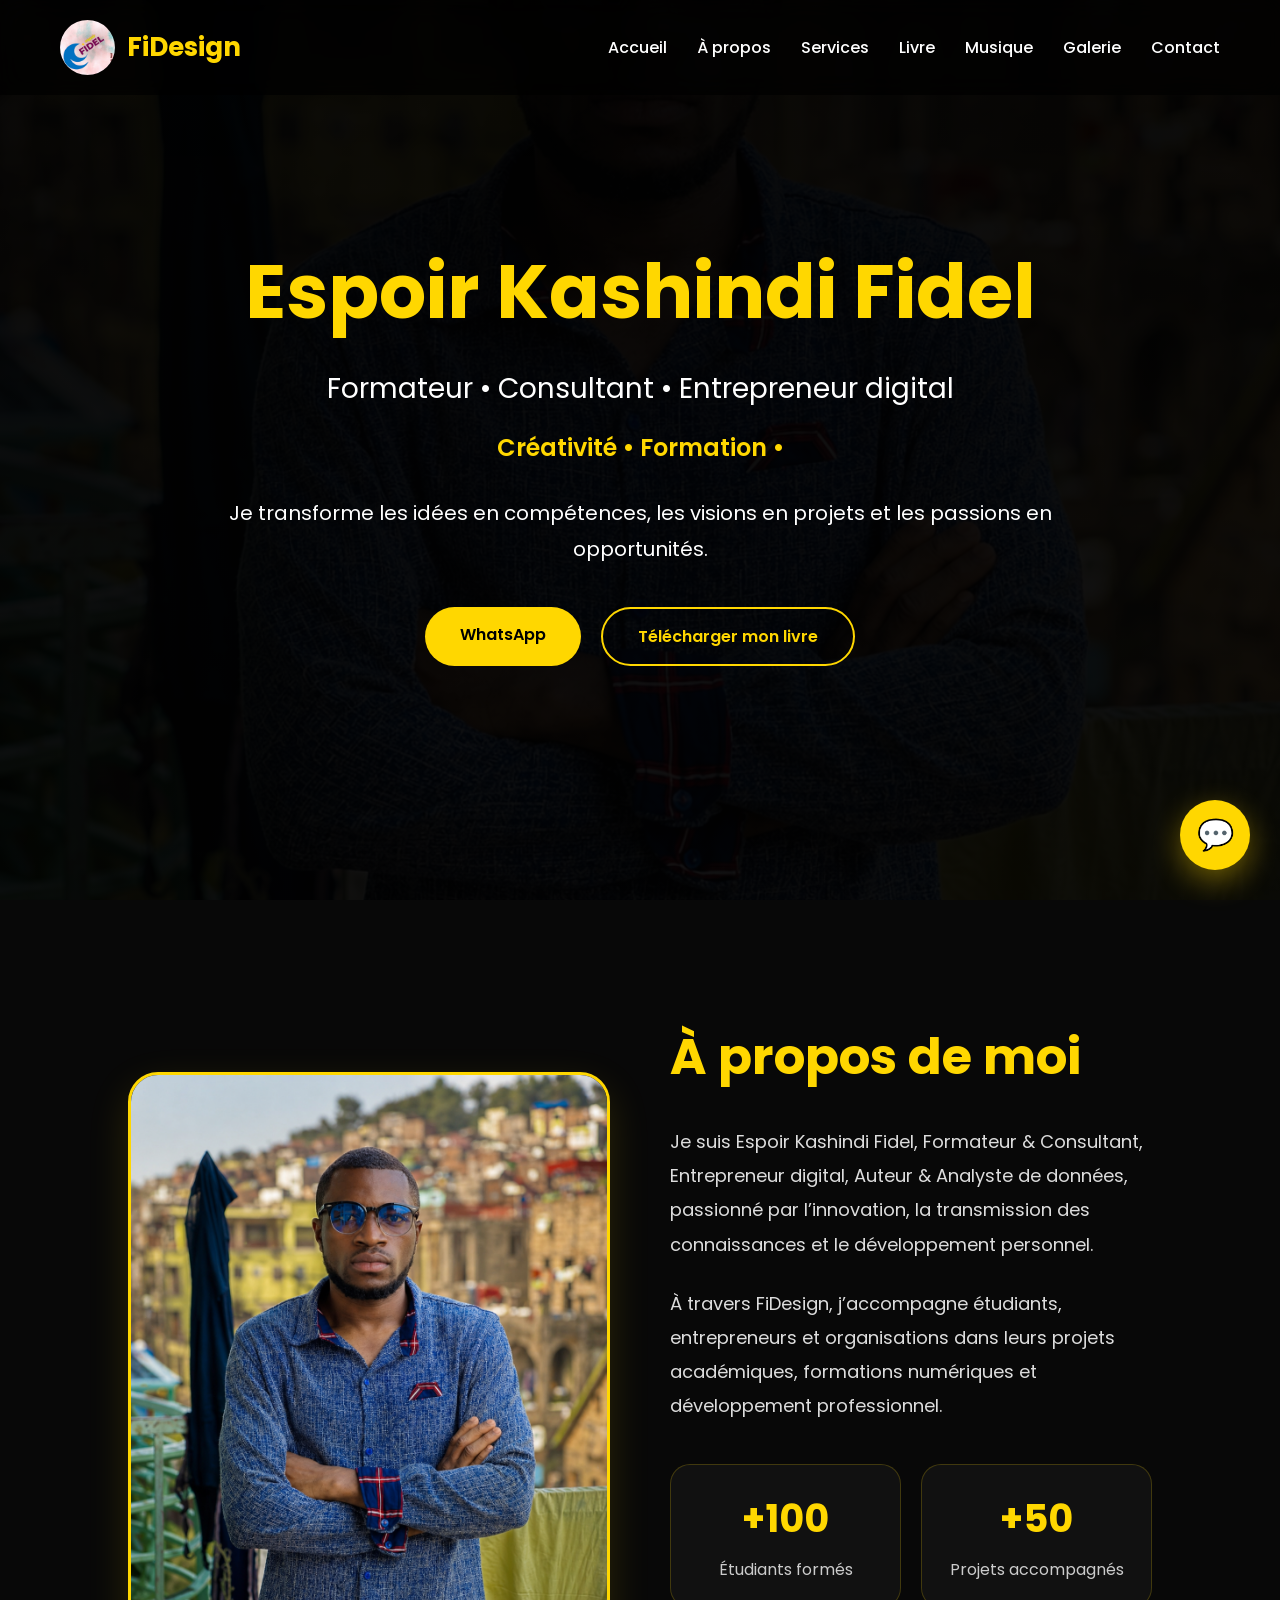
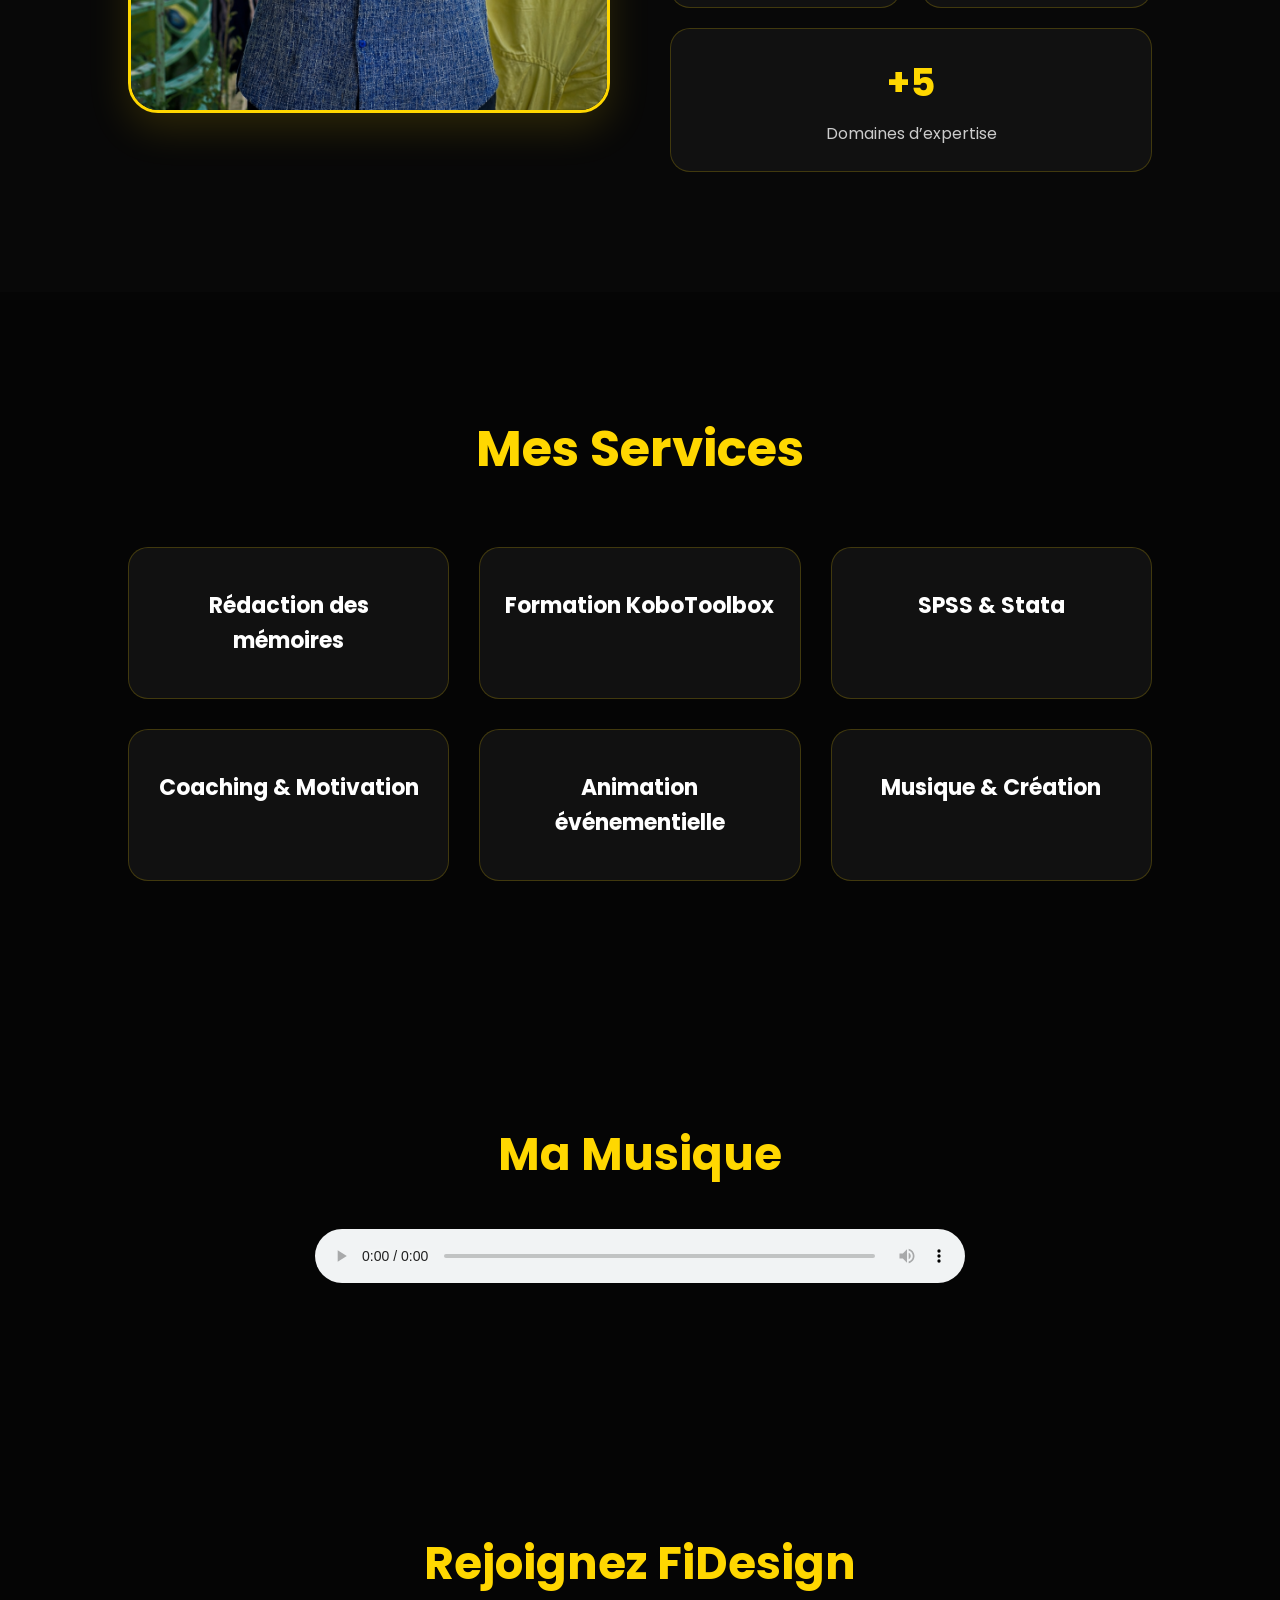
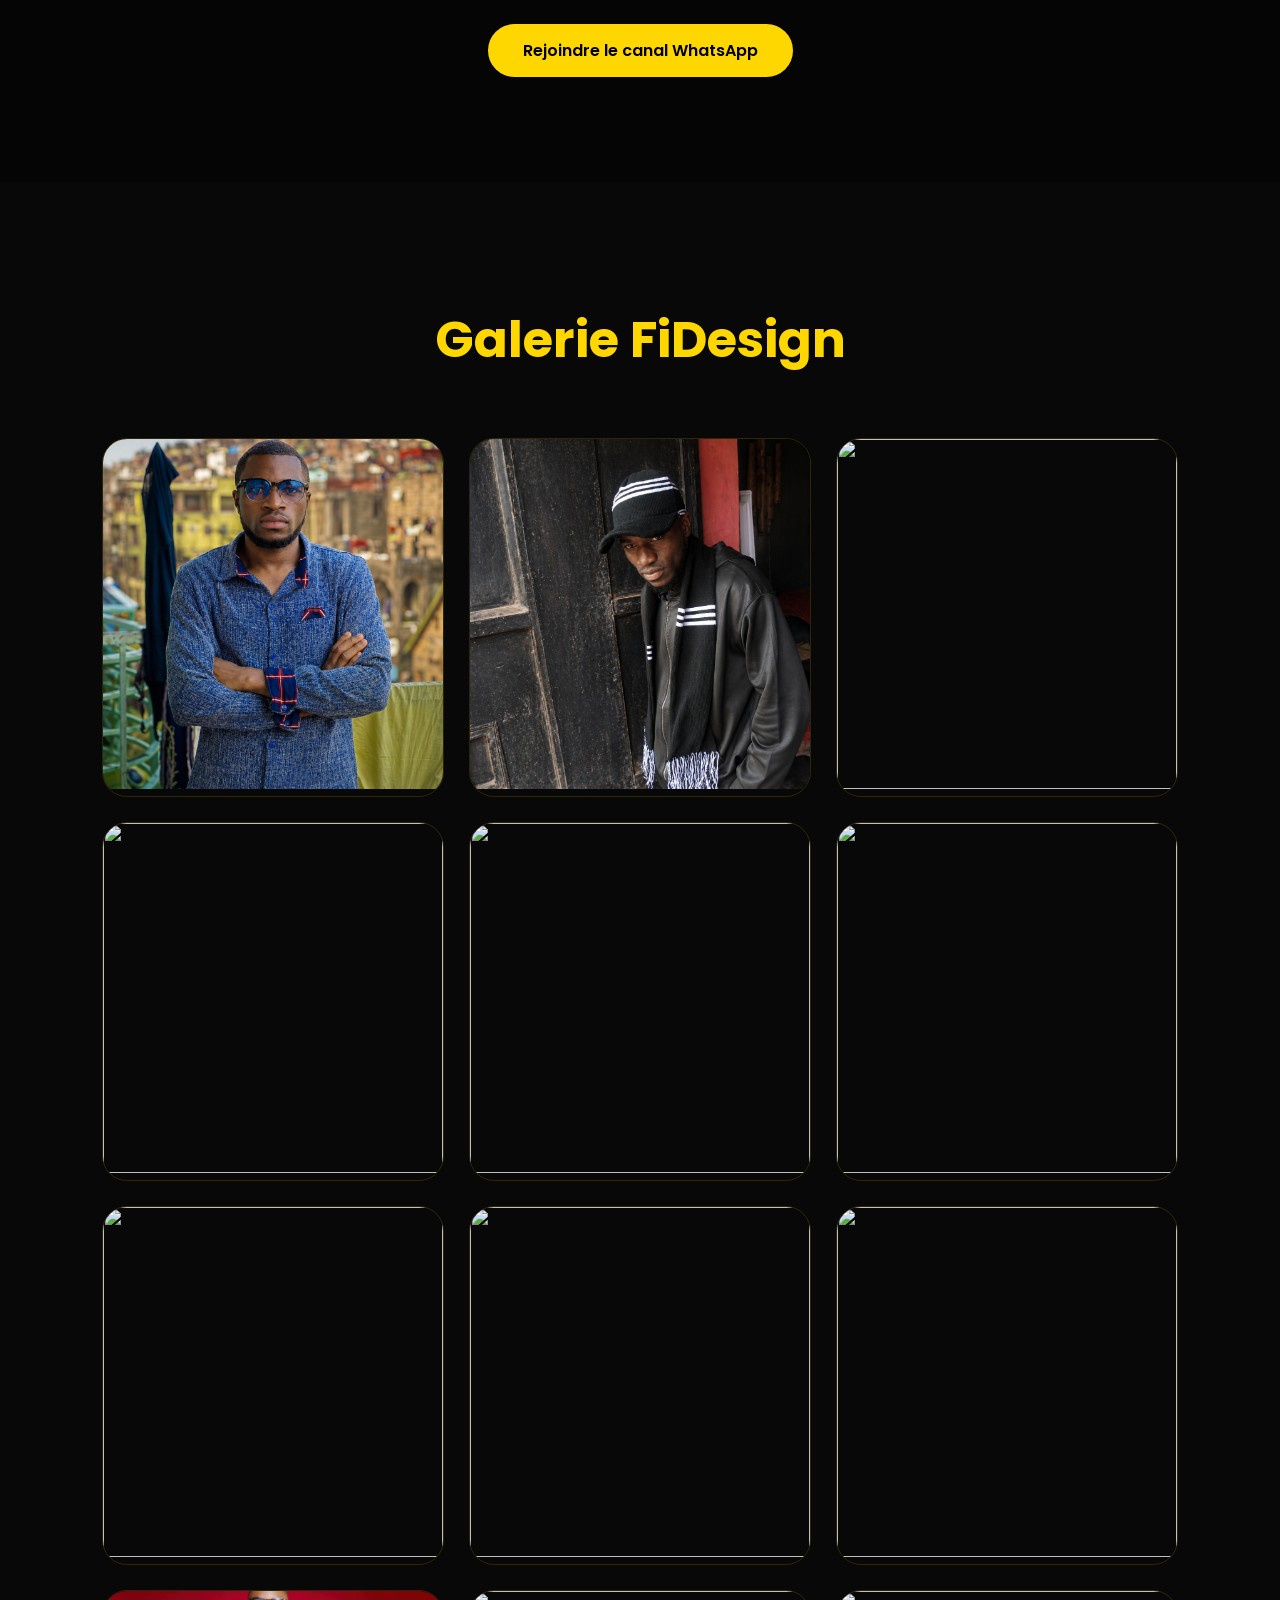
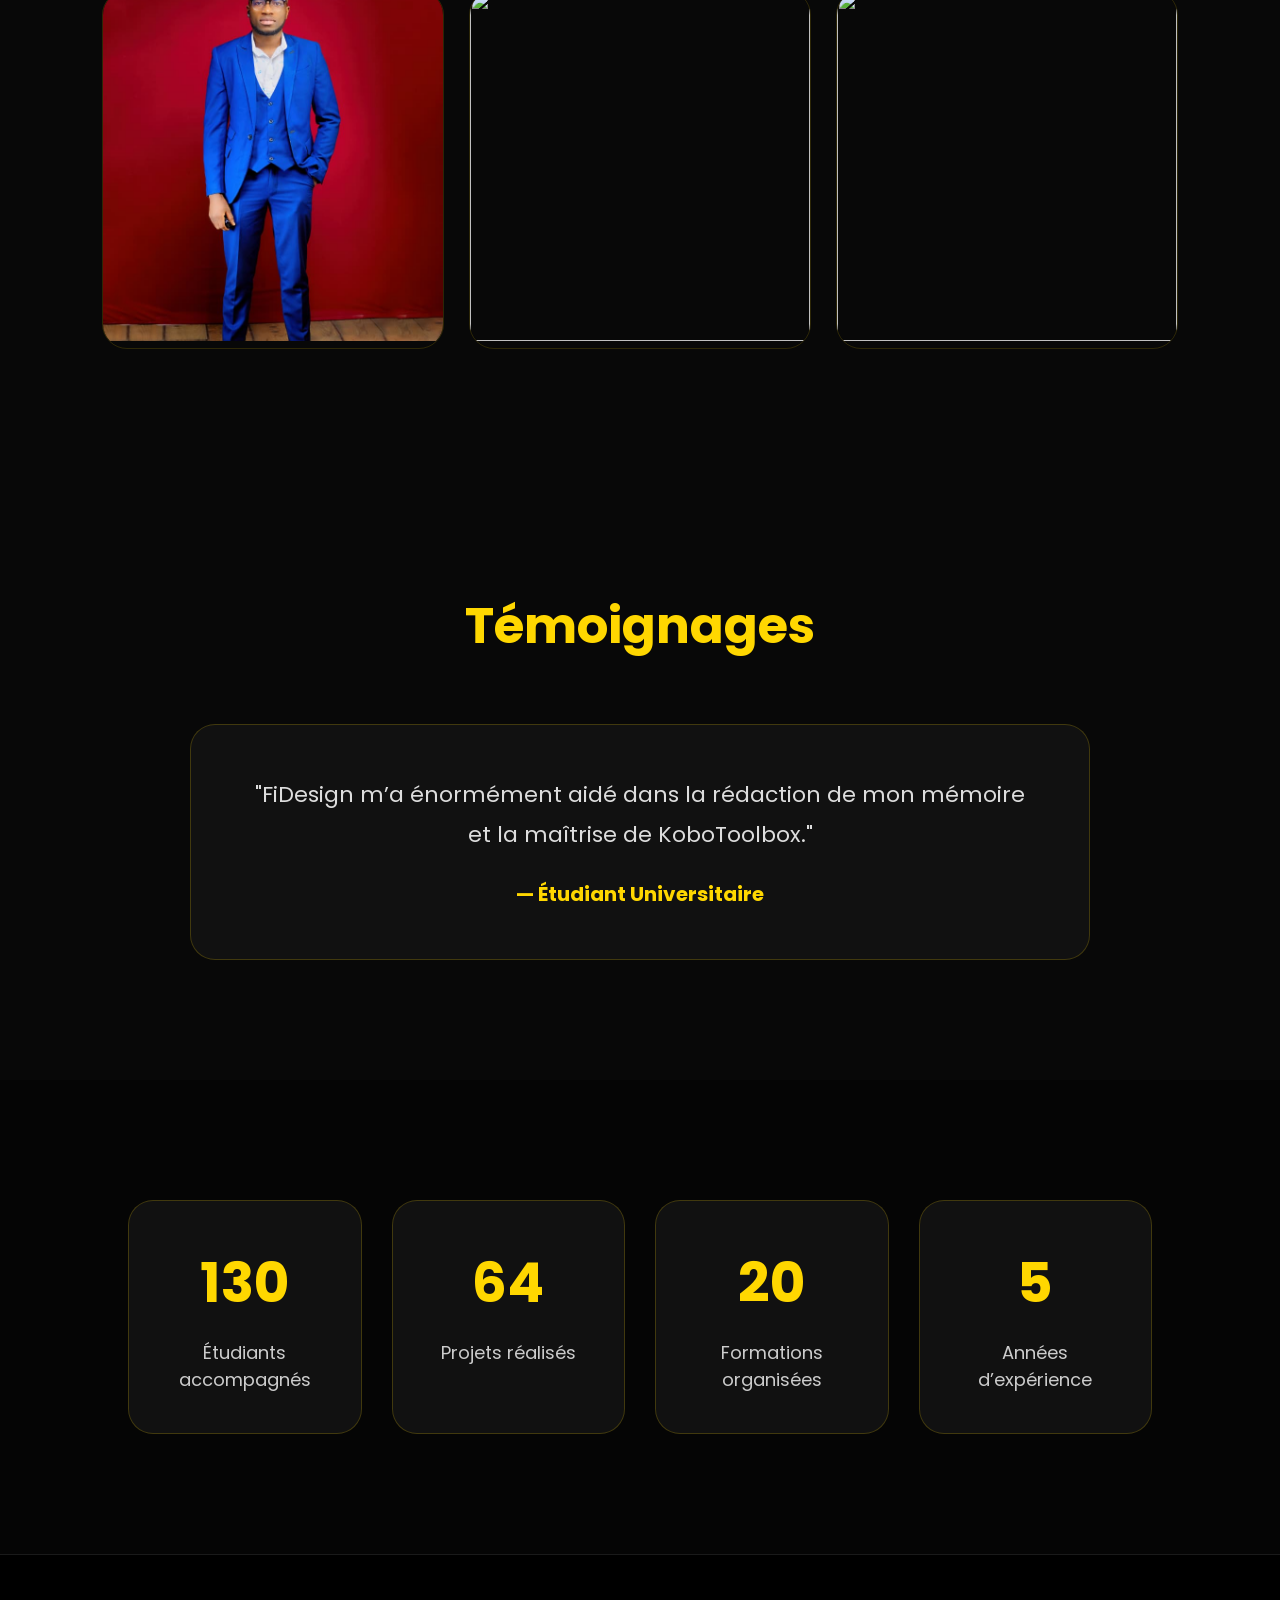
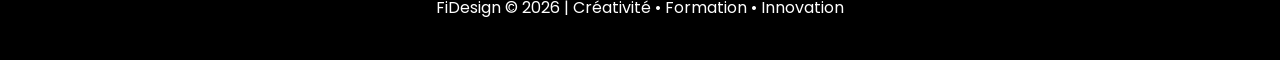
==== commit 2af929cd: "Update index.html application fin" ====
--- a/index.html
+++ b/index.html
@@ -3,8 +3,6 @@
 <html lang="fr">
 
 <head>
-    
-    <link rel="manifest" href="manifest.json">
     
     <meta charset="UTF-8">
     <meta name="viewport" content="width=device-width, initial-scale=1.0">
@@ -15,6 +13,8 @@
 
     <link href="https://fonts.googleapis.com/css2?family=Poppins:wght@300;400;500;700&display=swap" rel="stylesheet">
 
+    <link rel="manifest" href="manifest.json">
+    
 </head>
 
 <body>
